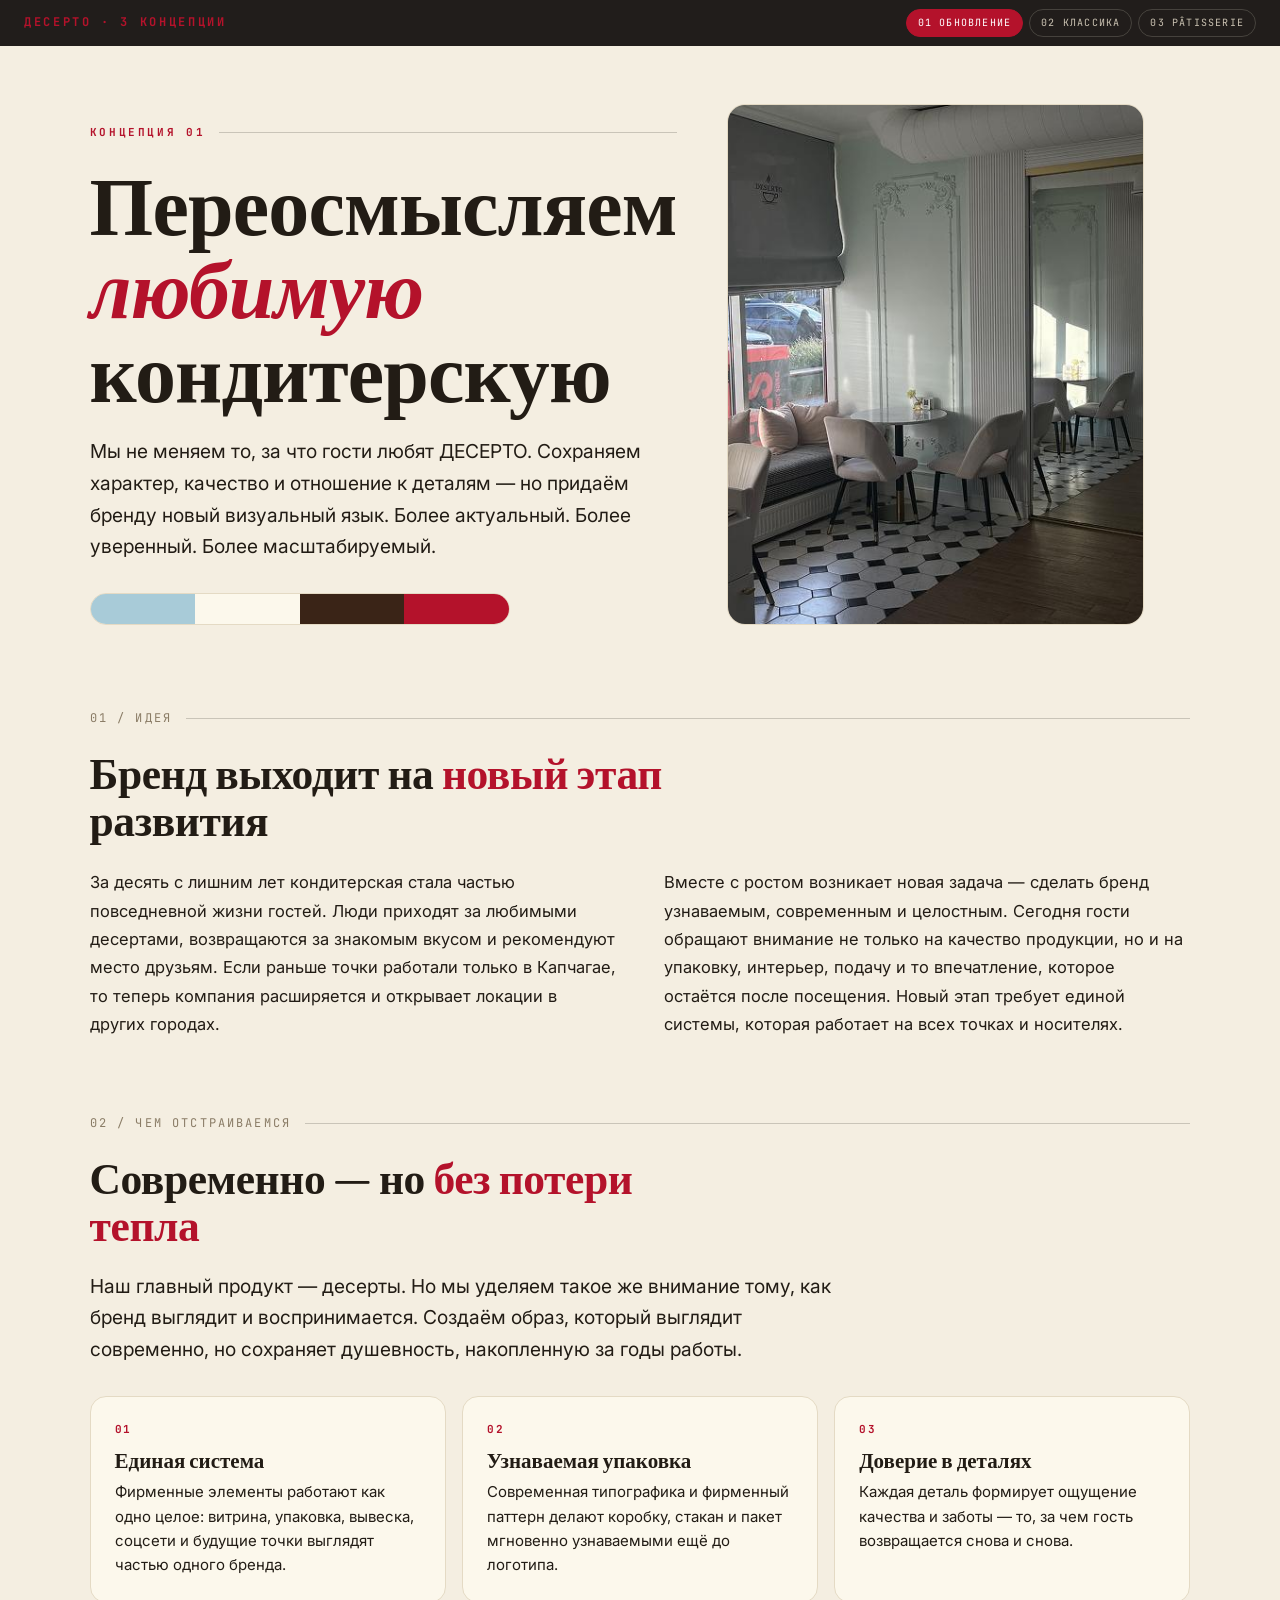
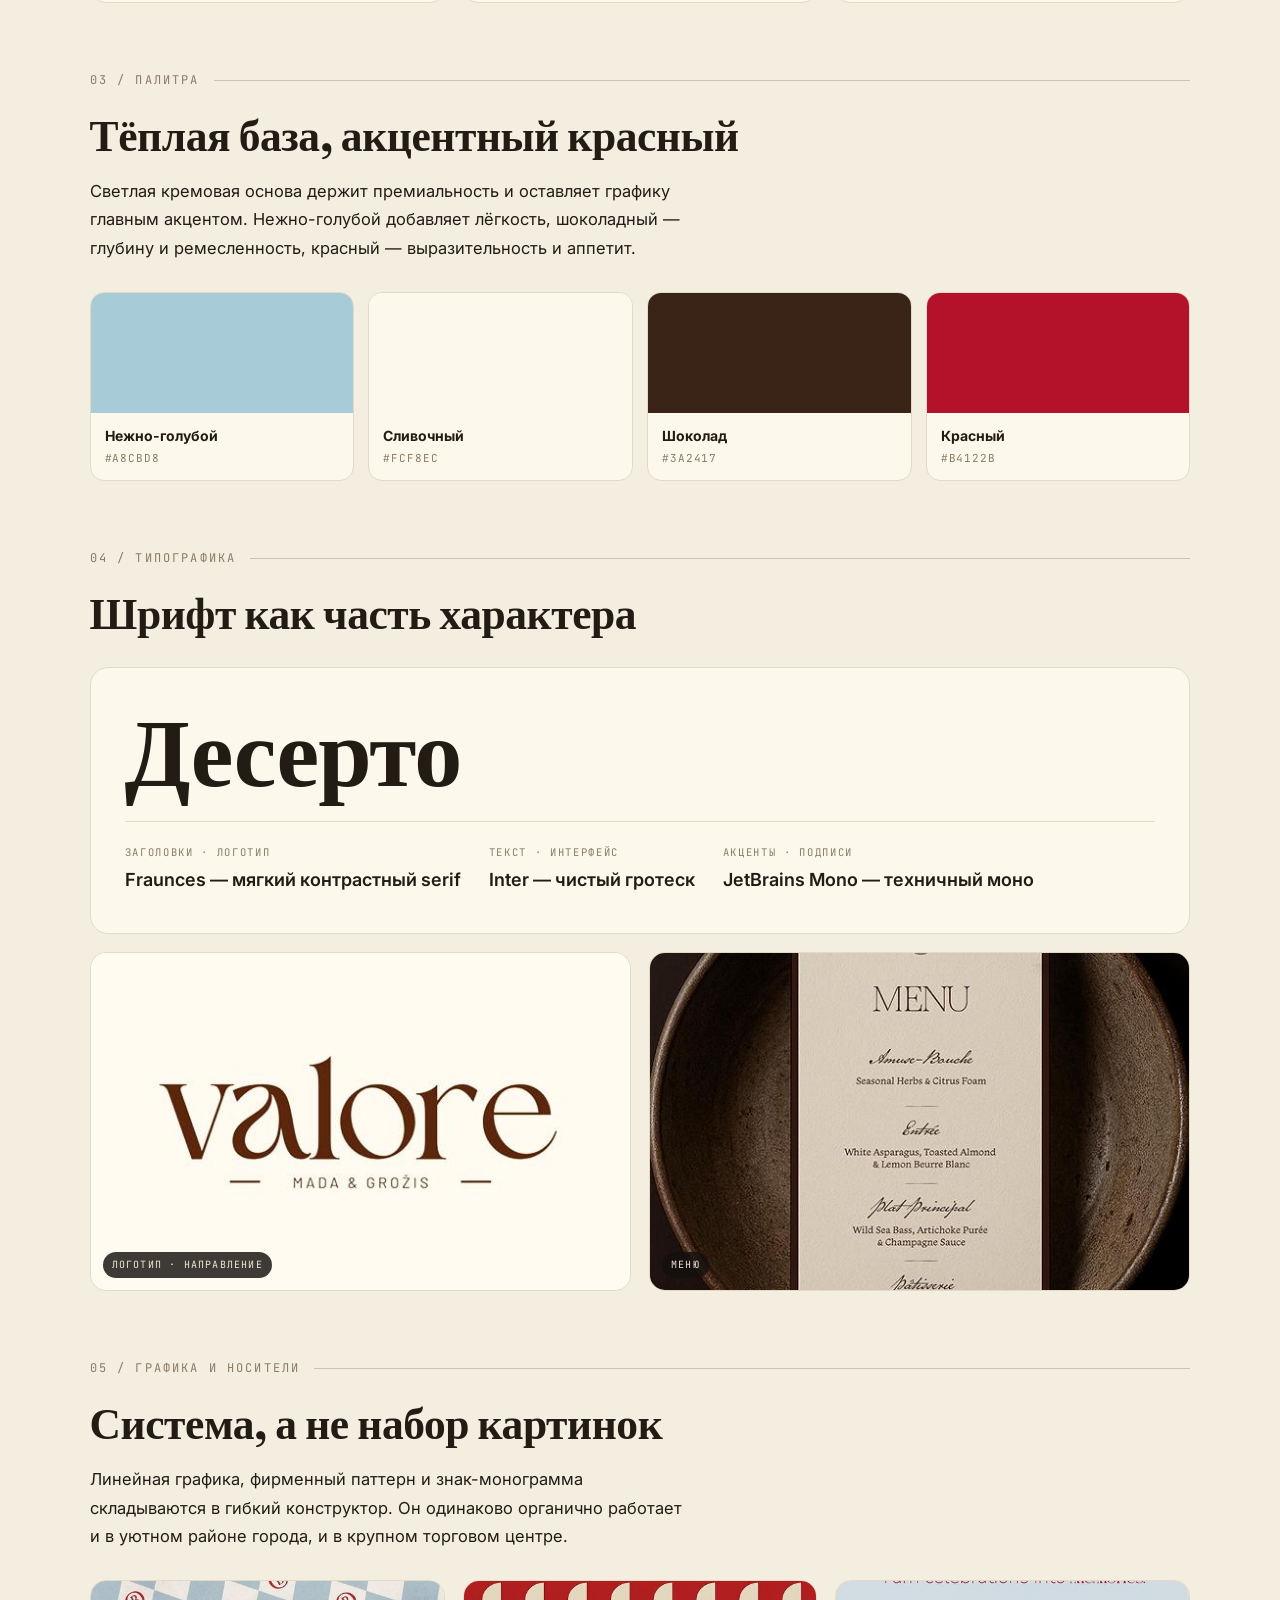
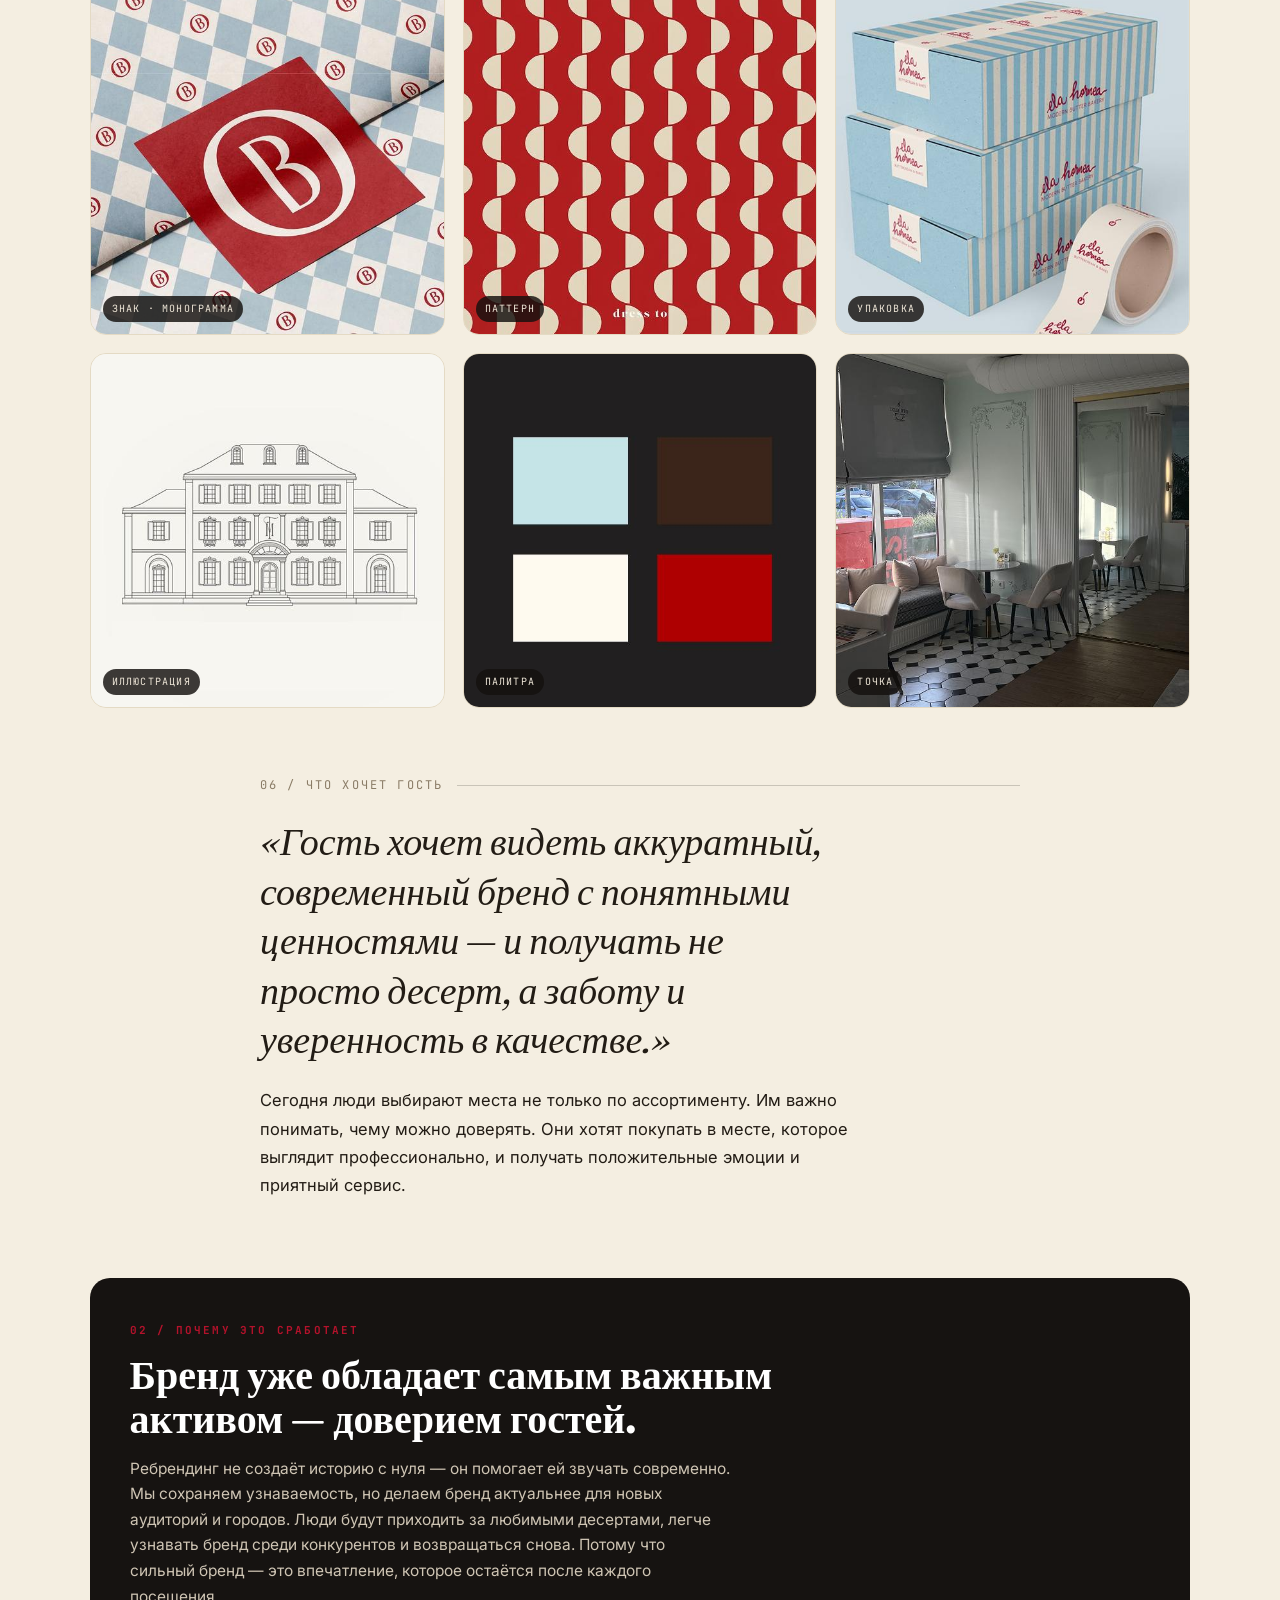
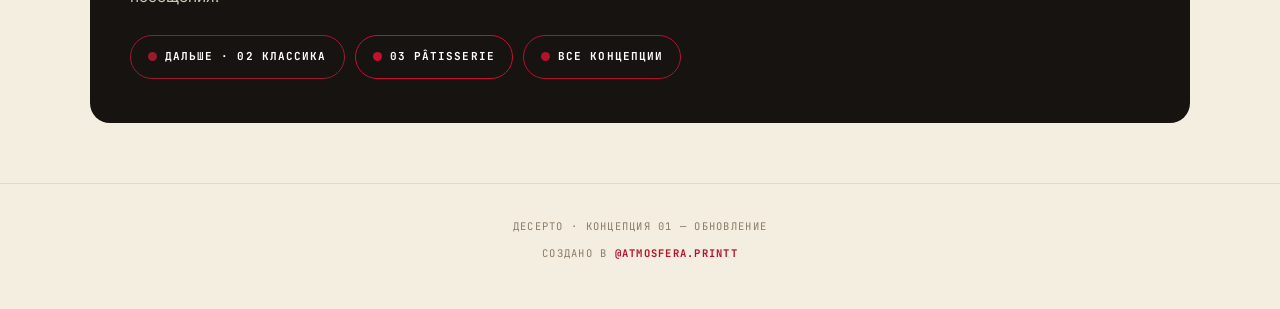
==== concept-1.html @ e7b03a47 "ДЕСЕРТО — 3 концепции фирменного стиля (сайт-презентация) Co-Authored-By: Claude Opus 4.8 (1M contex" ====
<!DOCTYPE html>
<html lang="ru">
<head>
<meta charset="utf-8">
<meta name="viewport" content="width=device-width,initial-scale=1">
<title>ДЕСЕРТО · 01 Обновление</title>
<meta name="description" content="Концепция 01 — бережное обновление фирменного стиля кондитерской ДЕСЕРТО.">
<link rel="preconnect" href="https://fonts.googleapis.com">
<link rel="preconnect" href="https://fonts.gstatic.com" crossorigin>
<link href="https://fonts.googleapis.com/css2?family=Fraunces:ital,opsz,wght@0,9..144,400;0,9..144,500;0,9..144,600;1,9..144,400&family=Inter:wght@400;500;600;700&family=JetBrains+Mono:wght@400;700&display=swap" rel="stylesheet">
<link rel="stylesheet" href="base.css">
<style>
:root{
  --bg:#F4EEE1; --ink:#221C15; --muted:#8A7C66; --paper:#FCF8EC; --line:#E4DAC4;
  --accent:#B4122B; --accent2:#A8CBD8; --chip:#3A2417;
  --font-display:'Fraunces',Georgia,serif;
  --font-body:'Inter',system-ui,sans-serif;
  --font-mono:'JetBrains Mono',monospace;
}
.hero{display:grid;grid-template-columns:1.1fr .9fr;gap:50px;align-items:end}
@media(max-width:900px){.hero{grid-template-columns:1fr;gap:30px}}
.hero .art{border-radius:18px;overflow:hidden;border:1px solid var(--line)}
.hero .art img{width:100%;aspect-ratio:4/5;object-fit:cover}
.stripe{display:flex;gap:0;border-radius:999px;overflow:hidden;border:1px solid var(--line);margin-top:30px;max-width:420px}
.stripe i{flex:1;height:30px}
</style>
</head>
<body>
<div id="bar"></div>
<nav id="nav">
  <a class="brand" href="index.html">ДЕСЕРТО · 3 КОНЦЕПЦИИ</a>
  <span class="switch">
    <a href="concept-1.html" class="on">01 ОБНОВЛЕНИЕ</a>
    <a href="concept-2.html">02 КЛАССИКА</a>
    <a href="concept-3.html">03 PÂTISSERIE</a>
  </span>
</nav>

<!-- HERO -->
<section>
  <div class="wrap hero">
    <div>
      <div class="kick rv"><span class="label">Концепция 01</span><span class="ln"></span></div>
      <h1 class="h rv">Переосмысляем <span class="ac">любимую</span> кондитерскую</h1>
      <p class="lead rv">Мы не меняем то, за что гости любят ДЕСЕРТО. Сохраняем характер, качество и отношение к деталям — но придаём бренду новый визуальный язык. Более актуальный. Более уверенный. Более масштабируемый.</p>
      <div class="stripe rv">
        <i style="background:#A8CBD8"></i><i style="background:#FCF8EC"></i><i style="background:#3A2417"></i><i style="background:#B4122B"></i>
      </div>
    </div>
    <div class="art rv"><img src="img/c1/interior.jpg" alt="Интерьер кондитерской ДЕСЕРТО"></div>
  </div>
</section>

<!-- ИДЕЯ -->
<section style="padding-top:24px">
  <div class="wrap">
    <div class="kick rv"><span class="sec-no">01 / идея</span><span class="ln"></span></div>
    <h2 class="s rv">Бренд выходит на <span class="ac">новый этап</span> развития</h2>
    <div class="body cols rv" style="margin-top:24px">
      <p>За десять с лишним лет кондитерская стала частью повседневной жизни гостей. Люди приходят за любимыми десертами, возвращаются за знакомым вкусом и рекомендуют место друзьям. Если раньше точки работали только в Капчагае, то теперь компания расширяется и открывает локации в других городах.</p>
      <p>Вместе с ростом возникает новая задача — сделать бренд узнаваемым, современным и целостным. Сегодня гости обращают внимание не только на качество продукции, но и на упаковку, интерьер, подачу и то впечатление, которое остаётся после посещения. Новый этап требует единой системы, которая работает на всех точках и носителях.</p>
    </div>
  </div>
</section>

<!-- ОТСТРОЙКА -->
<section style="padding-top:8px">
  <div class="wrap">
    <div class="kick rv"><span class="sec-no">02 / чем отстраиваемся</span><span class="ln"></span></div>
    <h2 class="s rv">Современно — но <span class="ac">без потери тепла</span></h2>
    <p class="lead rv">Наш главный продукт — десерты. Но мы уделяем такое же внимание тому, как бренд выглядит и воспринимается. Создаём образ, который выглядит современно, но сохраняет душевность, накопленную за годы работы.</p>
    <div class="cards">
      <div class="card rv"><div class="cn">01</div><h4>Единая система</h4><p>Фирменные элементы работают как одно целое: витрина, упаковка, вывеска, соцсети и будущие точки выглядят частью одного бренда.</p></div>
      <div class="card rv"><div class="cn">02</div><h4>Узнаваемая упаковка</h4><p>Современная типографика и фирменный паттерн делают коробку, стакан и пакет мгновенно узнаваемыми ещё до логотипа.</p></div>
      <div class="card rv"><div class="cn">03</div><h4>Доверие в деталях</h4><p>Каждая деталь формирует ощущение качества и заботы — то, за чем гость возвращается снова и снова.</p></div>
    </div>
  </div>
</section>

<!-- ПАЛИТРА -->
<section style="padding-top:8px">
  <div class="wrap">
    <div class="kick rv"><span class="sec-no">03 / палитра</span><span class="ln"></span></div>
    <h2 class="s rv">Тёплая база, акцентный красный</h2>
    <p class="body rv" style="margin-top:18px">Светлая кремовая основа держит премиальность и оставляет графику главным акцентом. Нежно-голубой добавляет лёгкость, шоколадный — глубину и ремесленность, красный — выразительность и аппетит.</p>
    <div class="palette rv">
      <div class="sw"><div class="chip" style="background:#A8CBD8"></div><div class="meta"><div class="nm">Нежно-голубой</div><div class="hex">#A8CBD8</div></div></div>
      <div class="sw"><div class="chip" style="background:#FCF8EC"></div><div class="meta"><div class="nm">Сливочный</div><div class="hex">#FCF8EC</div></div></div>
      <div class="sw"><div class="chip" style="background:#3A2417"></div><div class="meta"><div class="nm">Шоколад</div><div class="hex">#3A2417</div></div></div>
      <div class="sw"><div class="chip" style="background:#B4122B"></div><div class="meta"><div class="nm">Красный</div><div class="hex">#B4122B</div></div></div>
    </div>
  </div>
</section>

<!-- ТИПОГРАФИКА -->
<section style="padding-top:8px">
  <div class="wrap">
    <div class="kick rv"><span class="sec-no">04 / типографика</span><span class="ln"></span></div>
    <h2 class="s rv">Шрифт как часть характера</h2>
    <div class="spec rv">
      <div class="big">Десерто</div>
      <div class="row">
        <div class="item"><div class="role">Заголовки · логотип</div><div class="name">Fraunces — мягкий контрастный serif</div></div>
        <div class="item"><div class="role">Текст · интерфейс</div><div class="name">Inter — чистый гротеск</div></div>
        <div class="item"><div class="role">Акценты · подписи</div><div class="name">JetBrains Mono — техничный моно</div></div>
      </div>
    </div>
    <div class="grid g2" style="margin-top:18px">
      <div class="fig wide rv"><img src="img/c1/wordmark.jpg" alt="Логотип-направление"><span class="cap">логотип · направление</span></div>
      <div class="fig wide rv"><img src="img/c1/menu.jpg" alt="Меню"><span class="cap">меню</span></div>
    </div>
  </div>
</section>

<!-- ГРАФИКА И НОСИТЕЛИ -->
<section style="padding-top:8px">
  <div class="wrap">
    <div class="kick rv"><span class="sec-no">05 / графика и носители</span><span class="ln"></span></div>
    <h2 class="s rv">Система, а не набор картинок</h2>
    <p class="body rv" style="margin-top:18px">Линейная графика, фирменный паттерн и знак-монограмма складываются в гибкий конструктор. Он одинаково органично работает и в уютном районе города, и в крупном торговом центре.</p>
    <div class="grid g3">
      <div class="fig sq rv"><img src="img/c1/monogram.jpg" alt="Монограмма-знак"><span class="cap">знак · монограмма</span></div>
      <div class="fig sq rv"><img src="img/c1/pattern.jpg" alt="Фирменный паттерн"><span class="cap">паттерн</span></div>
      <div class="fig sq rv"><img src="img/c1/boxes.jpg" alt="Упаковка"><span class="cap">упаковка</span></div>
      <div class="fig sq rv"><img src="img/c1/mansion.jpg" alt="Линейная иллюстрация"><span class="cap">иллюстрация</span></div>
      <div class="fig sq rv"><img src="img/c1/palette.jpg" alt="Палитра"><span class="cap">палитра</span></div>
      <div class="fig sq rv"><img src="img/c1/interior.jpg" alt="Точка продаж"><span class="cap">точка</span></div>
    </div>
  </div>
</section>

<!-- ЧТО ХОЧЕТ ГОСТЬ -->
<section style="padding-top:8px">
  <div class="wrap narrow">
    <div class="kick rv"><span class="sec-no">06 / что хочет гость</span><span class="ln"></span></div>
    <div class="quote rv">«Гость хочет видеть аккуратный, современный бренд с понятными ценностями — и получать не просто десерт, а заботу и уверенность в качестве.»</div>
    <p class="body rv" style="margin-top:22px">Сегодня люди выбирают места не только по ассортименту. Им важно понимать, чему можно доверять. Они хотят покупать в месте, которое выглядит профессионально, и получать положительные эмоции и приятный сервис.</p>
  </div>
</section>

<!-- ПОЧЕМУ СРАБОТАЕТ -->
<section style="padding-top:8px">
  <div class="wrap">
    <div class="close rv">
      <h3>02 / почему это сработает</h3>
      <div class="big">Бренд уже обладает самым важным активом — доверием гостей.</div>
      <p>Ребрендинг не создаёт историю с нуля — он помогает ей звучать современно. Мы сохраняем узнаваемость, но делаем бренд актуальнее для новых аудиторий и городов. Люди будут приходить за любимыми десертами, легче узнавать бренд среди конкурентов и возвращаться снова. Потому что сильный бренд — это впечатление, которое остаётся после каждого посещения.</p>
      <div class="links">
        <a href="concept-2.html" style="--accent:#9A1B2F"><span class="d"></span>Дальше · 02 Классика</a>
        <a href="concept-3.html" style="--accent:#C8102E"><span class="d"></span>03 Pâtisserie</a>
        <a href="index.html" style="--accent:#B4122B"><span class="d"></span>Все концепции</a>
      </div>
    </div>
  </div>
</section>

<footer>ДЕСЕРТО · концепция 01 — обновление<br>
<span style="display:inline-block;margin-top:10px">Создано в <a href="https://www.instagram.com/atmosfera.printt/" target="_blank" rel="noopener">@atmosfera.printt</a></span></footer>

<script src="app.js"></script>
</body>
</html>
---- base.css ----
/* ===========================================================
   DESERTO · базовый каркас презентаций концепций
   Тема задаётся переменными на :root каждой страницы:
   --bg --ink --muted --paper --line --accent --accent2 --chip
   Шрифты: --font-display --font-body --font-mono --font-accent
   =========================================================== */

*{box-sizing:border-box;margin:0;padding:0}
html{scroll-behavior:smooth}
body{
  background:var(--bg);color:var(--ink);
  font-family:var(--font-body,'Inter',system-ui,sans-serif);
  font-size:16px;line-height:1.6;-webkit-font-smoothing:antialiased;
  overflow-x:clip;
}
a{color:inherit;text-decoration:none}
img{display:block;max-width:100%}
.mono{font-family:var(--font-mono,'JetBrains Mono',monospace)}
.serif{font-family:var(--font-display,Georgia,serif)}

/* ---------- progress bar + nav ---------- */
#bar{position:fixed;top:0;left:0;height:3px;background:var(--accent);width:0;z-index:60;transition:width .12s}
#nav{
  position:fixed;top:0;left:0;right:0;z-index:50;display:flex;align-items:center;gap:16px;flex-wrap:wrap;
  padding:9px 24px;background:rgba(20,16,14,.94);backdrop-filter:blur(10px);
  font-family:var(--font-mono,'JetBrains Mono',monospace);color:#EFE7D8;
}
#nav .brand{font-weight:700;font-size:12px;letter-spacing:.22em;text-transform:uppercase;color:var(--accent);}
#nav .switch{display:flex;gap:6px;flex-wrap:wrap;margin-left:auto}
#nav .switch a{
  font-size:10px;letter-spacing:.12em;text-transform:uppercase;color:#CBC2B2;
  padding:5px 11px;border-radius:999px;border:1px solid rgba(239,231,216,.18);white-space:nowrap;transition:.2s;
}
#nav .switch a:hover{color:#fff;border-color:rgba(239,231,216,.55)}
#nav .switch a.on{background:var(--accent);color:#fff;border-color:var(--accent)}

/* ---------- layout ---------- */
section{padding:104px 7vw 60px;position:relative}
.wrap{max-width:1180px;margin:0 auto}
.narrow{max-width:760px}
@media(max-width:760px){section{padding:92px 22px 46px}}

/* ---------- type blocks ---------- */
.kick{display:flex;align-items:center;gap:14px;margin-bottom:22px;flex-wrap:wrap}
.kick .ln{height:1px;background:var(--ink);opacity:.2;flex:1;min-width:30px}
.label{
  font-family:var(--font-mono,'JetBrains Mono',monospace);font-size:11px;letter-spacing:.24em;
  text-transform:uppercase;color:var(--accent);font-weight:700;
}
h1.h{
  font-family:var(--font-display);font-weight:700;
  font-size:clamp(38px,6.4vw,86px);line-height:1.02;letter-spacing:-.01em;max-width:18ch;
}
h1.h .ac{color:var(--accent);font-style:italic}
h2.s{
  font-family:var(--font-display);font-weight:700;
  font-size:clamp(26px,3.4vw,44px);line-height:1.08;letter-spacing:-.01em;max-width:22ch;
}
h2.s .ac{color:var(--accent)}
.lead{font-size:clamp(17px,1.5vw,21px);line-height:1.65;max-width:62ch;margin-top:22px;color:var(--ink)}
.body{font-size:16.5px;line-height:1.72;max-width:60ch;color:var(--ink)}
.body.cols{max-width:none;columns:2;column-gap:48px}
@media(max-width:760px){.body.cols{columns:1}}
.muted{color:var(--muted)}
.sec-no{font-family:var(--font-mono,'JetBrains Mono',monospace);font-size:12px;letter-spacing:.18em;color:var(--muted);text-transform:uppercase}

p + p{margin-top:14px}
.lede-list p{margin:0 0 4px}

/* ---------- palette swatches ---------- */
.palette{display:grid;grid-template-columns:repeat(4,1fr);gap:14px;margin-top:30px}
@media(max-width:680px){.palette{grid-template-columns:repeat(2,1fr)}}
.sw{border-radius:14px;overflow:hidden;border:1px solid var(--line);background:var(--paper)}
.sw .chip{height:120px}
.sw .meta{padding:12px 14px}
.sw .nm{font-weight:700;font-size:14px}
.sw .hex{font-family:var(--font-mono,'JetBrains Mono',monospace);font-size:11px;letter-spacing:.08em;color:var(--muted);margin-top:3px}

/* ---------- image grid / mockups ---------- */
.grid{display:grid;gap:18px;margin-top:30px}
.grid.g2{grid-template-columns:repeat(2,1fr)}
.grid.g3{grid-template-columns:repeat(3,1fr)}
@media(max-width:820px){.grid.g3{grid-template-columns:repeat(2,1fr)}}
@media(max-width:560px){.grid.g2,.grid.g3{grid-template-columns:1fr}}
.fig{border-radius:16px;overflow:hidden;background:var(--paper);border:1px solid var(--line);position:relative}
.fig img{width:100%;height:100%;object-fit:cover;aspect-ratio:4/3}
.fig.tall img{aspect-ratio:3/4}
.fig.wide img{aspect-ratio:16/10}
.fig.sq img{aspect-ratio:1/1}
.fig .cap{
  position:absolute;left:12px;bottom:12px;
  font-family:var(--font-mono,'JetBrains Mono',monospace);font-size:10px;letter-spacing:.12em;text-transform:uppercase;
  background:rgba(20,16,14,.82);color:#EFE7D8;padding:5px 9px;border-radius:999px;
}
.feature{border-radius:18px;overflow:hidden;border:1px solid var(--line);margin-top:30px}
.feature img{width:100%;aspect-ratio:16/9;object-fit:cover}

/* ---------- value cards ---------- */
.cards{display:grid;grid-template-columns:repeat(3,1fr);gap:16px;margin-top:30px}
@media(max-width:820px){.cards{grid-template-columns:1fr}}
.card{background:var(--paper);border:1px solid var(--line);border-radius:16px;padding:24px}
.card .cn{font-family:var(--font-mono,'JetBrains Mono',monospace);font-size:11px;letter-spacing:.16em;text-transform:uppercase;color:var(--accent);font-weight:700}
.card h4{font-family:var(--font-display);font-weight:700;font-size:21px;margin:10px 0 8px;line-height:1.15}
.card p{font-size:15px;line-height:1.62;color:var(--ink)}

/* ---------- type specimen ---------- */
.spec{background:var(--paper);border:1px solid var(--line);border-radius:18px;padding:38px 34px;margin-top:30px}
.spec .big{font-family:var(--font-display);font-weight:700;font-size:clamp(40px,8vw,96px);line-height:.95;letter-spacing:-.01em}
.spec .row{display:flex;flex-wrap:wrap;gap:28px;margin-top:24px;padding-top:22px;border-top:1px solid var(--line)}
.spec .item .role{font-family:var(--font-mono,'JetBrains Mono',monospace);font-size:10.5px;letter-spacing:.16em;text-transform:uppercase;color:var(--muted)}
.spec .item .name{font-size:18px;font-weight:600;margin-top:5px}

/* ---------- quote ---------- */
.quote{font-family:var(--font-display);font-style:italic;font-size:clamp(22px,3.4vw,38px);line-height:1.3;max-width:24ch;margin-top:10px}

/* ---------- closing ---------- */
.close{background:#161311;color:#EFE7D8;border-radius:20px;padding:44px 40px;margin-top:10px}
.close h3{font-family:var(--font-mono,'JetBrains Mono',monospace);font-size:11px;letter-spacing:.2em;text-transform:uppercase;color:var(--accent);margin-bottom:14px}
.close .big{font-family:var(--font-display);font-weight:700;font-size:clamp(24px,3.2vw,40px);line-height:1.08;color:#fff;max-width:24ch}
.close p{font-size:15.5px;line-height:1.65;color:#CFC5B4;max-width:60ch;margin-top:16px}
.close .links{display:flex;flex-wrap:wrap;gap:10px;margin-top:26px}
.close .links a{
  font-family:var(--font-mono,'JetBrains Mono',monospace);font-size:11px;letter-spacing:.1em;text-transform:uppercase;
  font-weight:700;padding:12px 17px;border-radius:999px;border:1.5px solid var(--accent);color:#fff;
  display:flex;align-items:center;gap:8px;transition:.2s;
}
.close .links a:hover{background:var(--accent)}
.close .links a .d{width:9px;height:9px;border-radius:50%;background:var(--accent)}
.close .links a:hover .d{background:#161311}

footer{
  padding:34px 7vw 48px;font-family:var(--font-mono,'JetBrains Mono',monospace);
  font-size:10.5px;letter-spacing:.12em;text-transform:uppercase;color:var(--muted);
  border-top:1px solid var(--line);text-align:center;
}
footer a{color:var(--accent);font-weight:700}

/* ---------- reveal ---------- */
.rv{opacity:0;transform:translateY(18px);transition:opacity .7s cubic-bezier(.2,.7,.2,1),transform .7s cubic-bezier(.2,.7,.2,1)}
.rv.in{opacity:1;transform:none}
@media(prefers-reduced-motion:reduce){.rv{opacity:1;transform:none;transition:none}}

/* ---------- divider ---------- */
.div{height:1px;background:var(--line);margin:0 7vw}
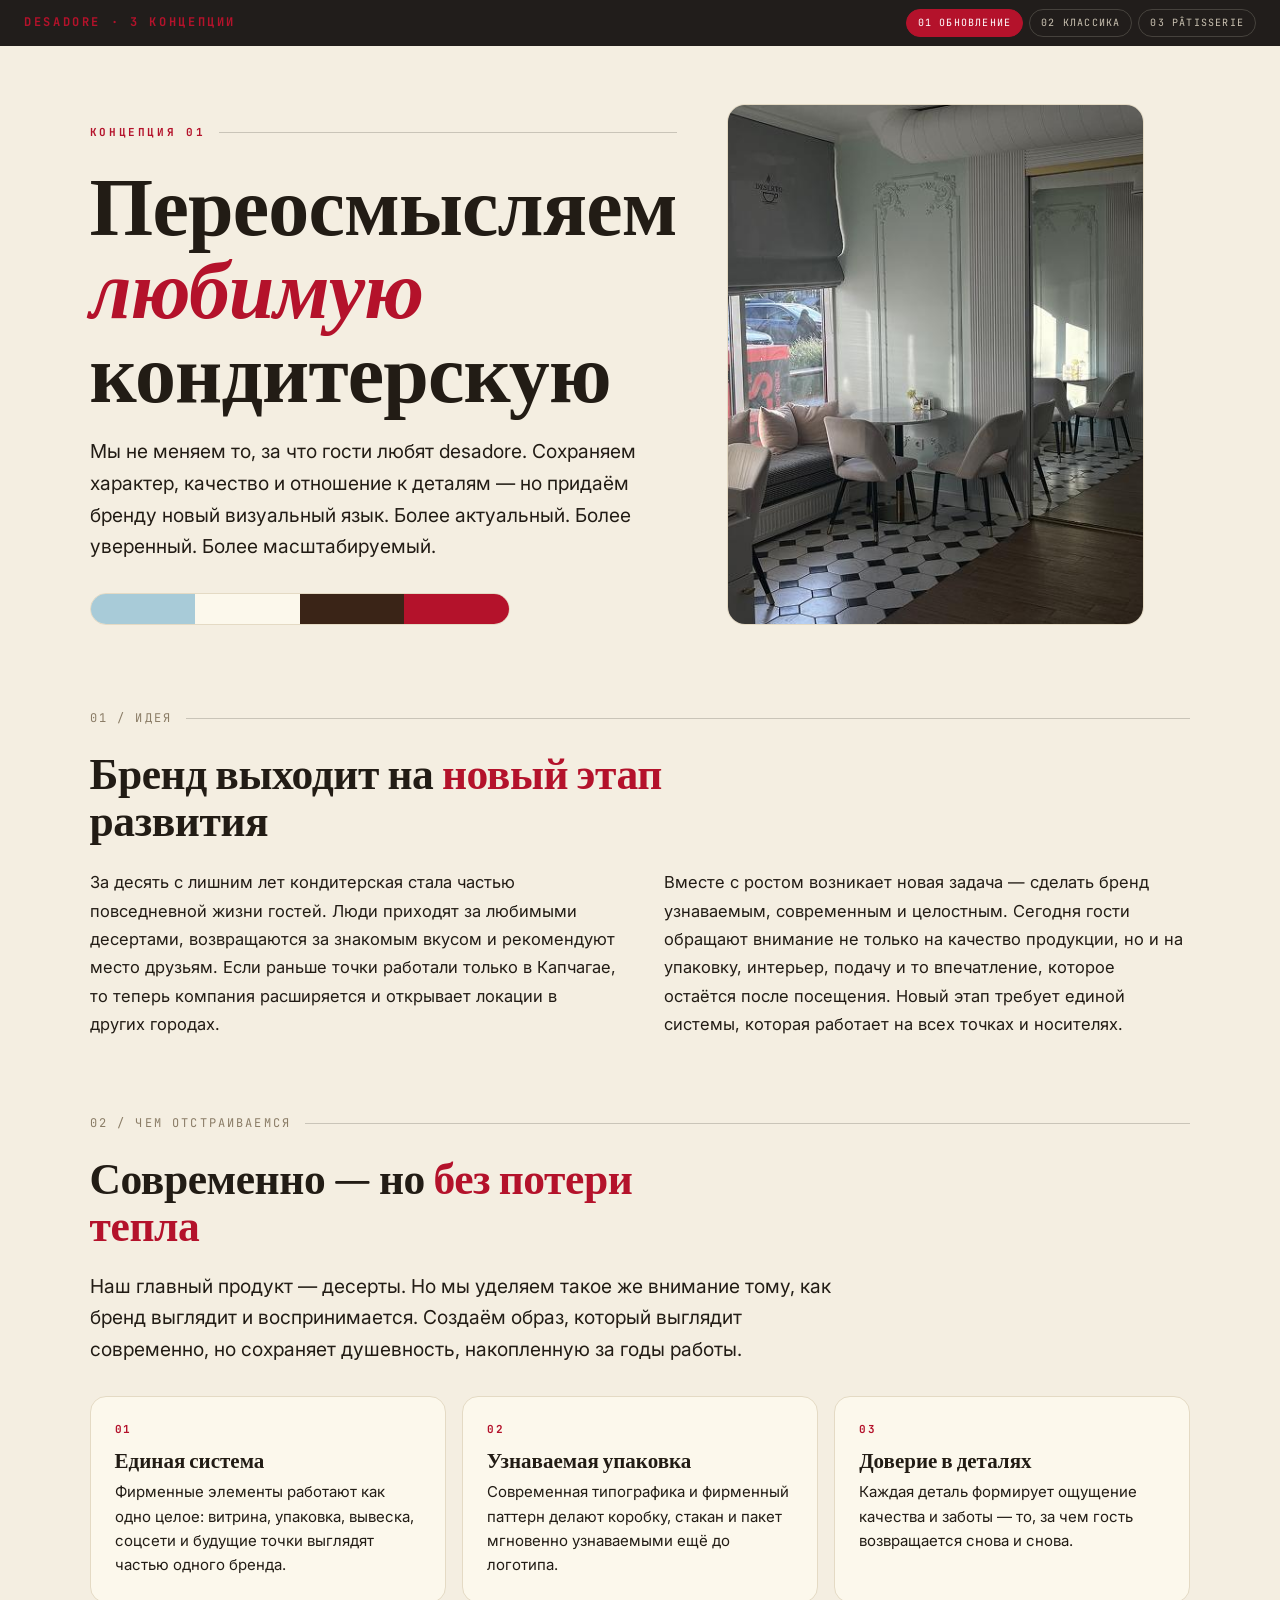
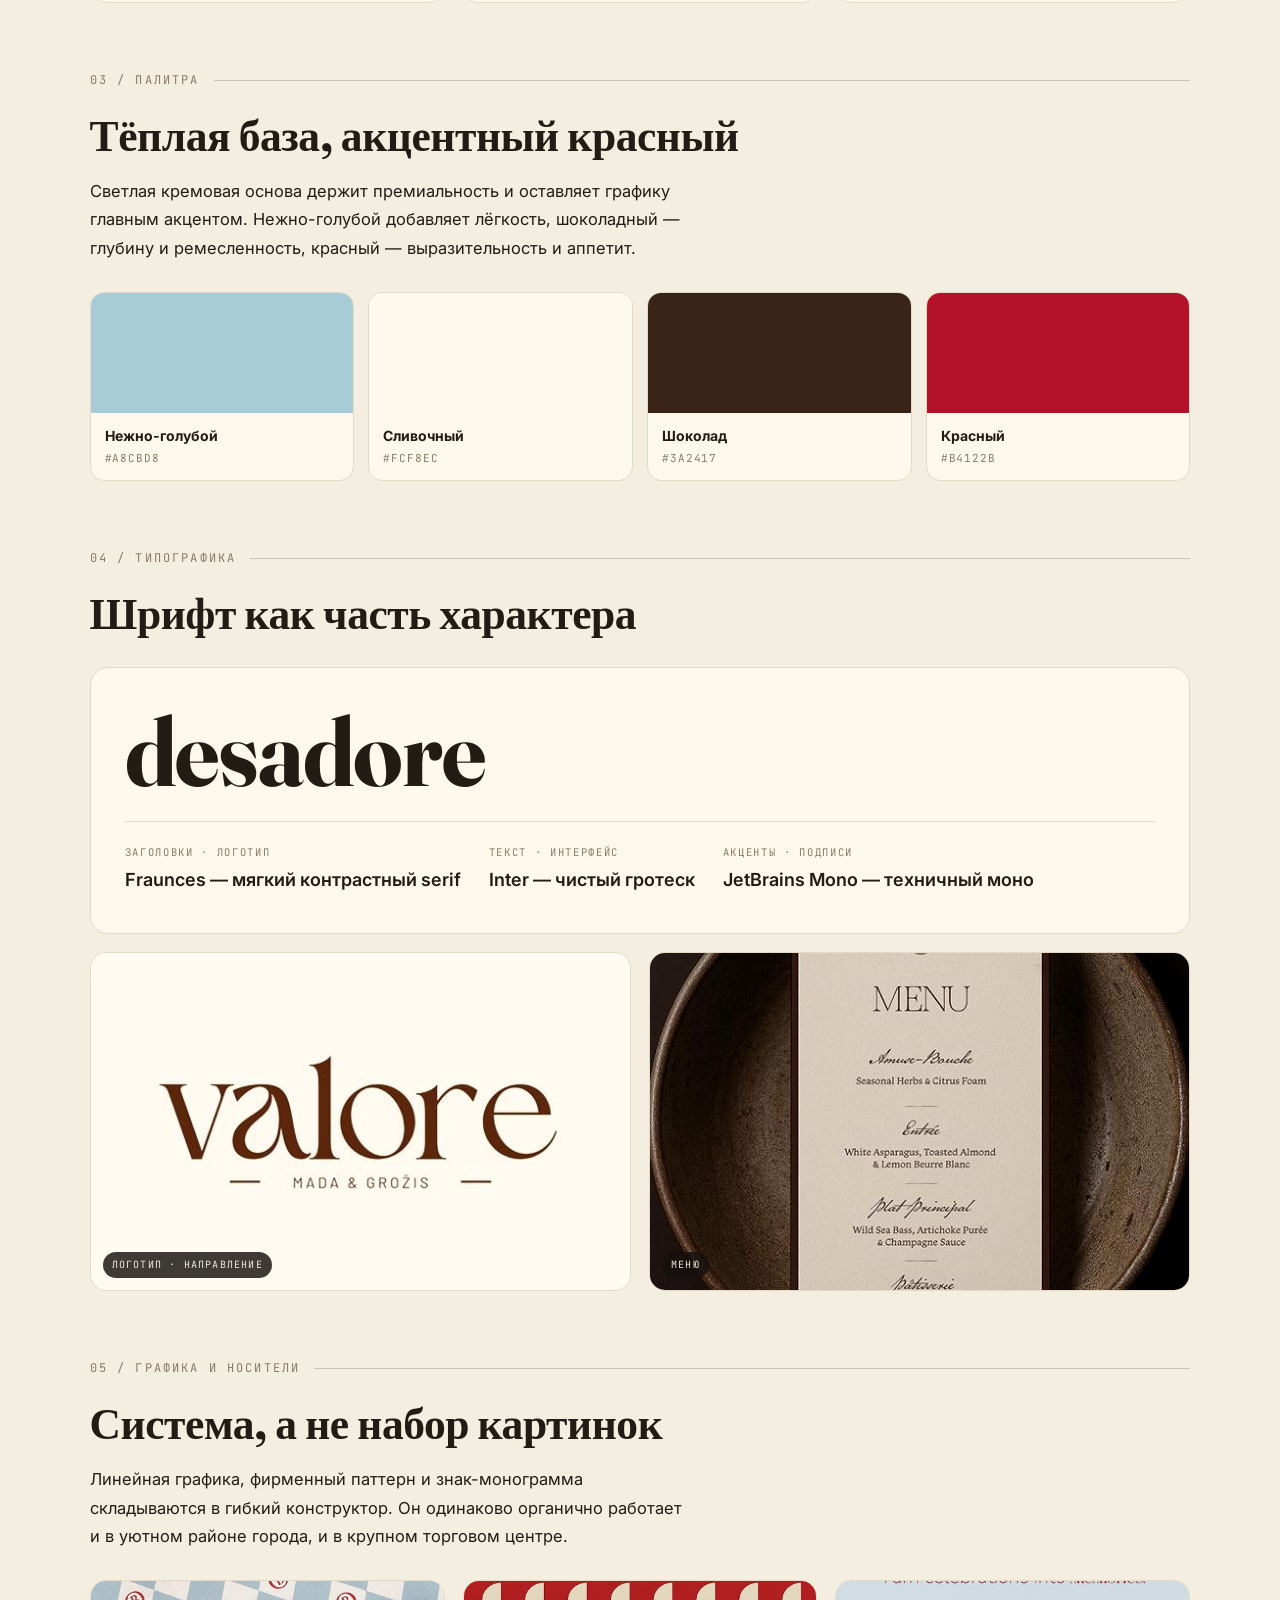
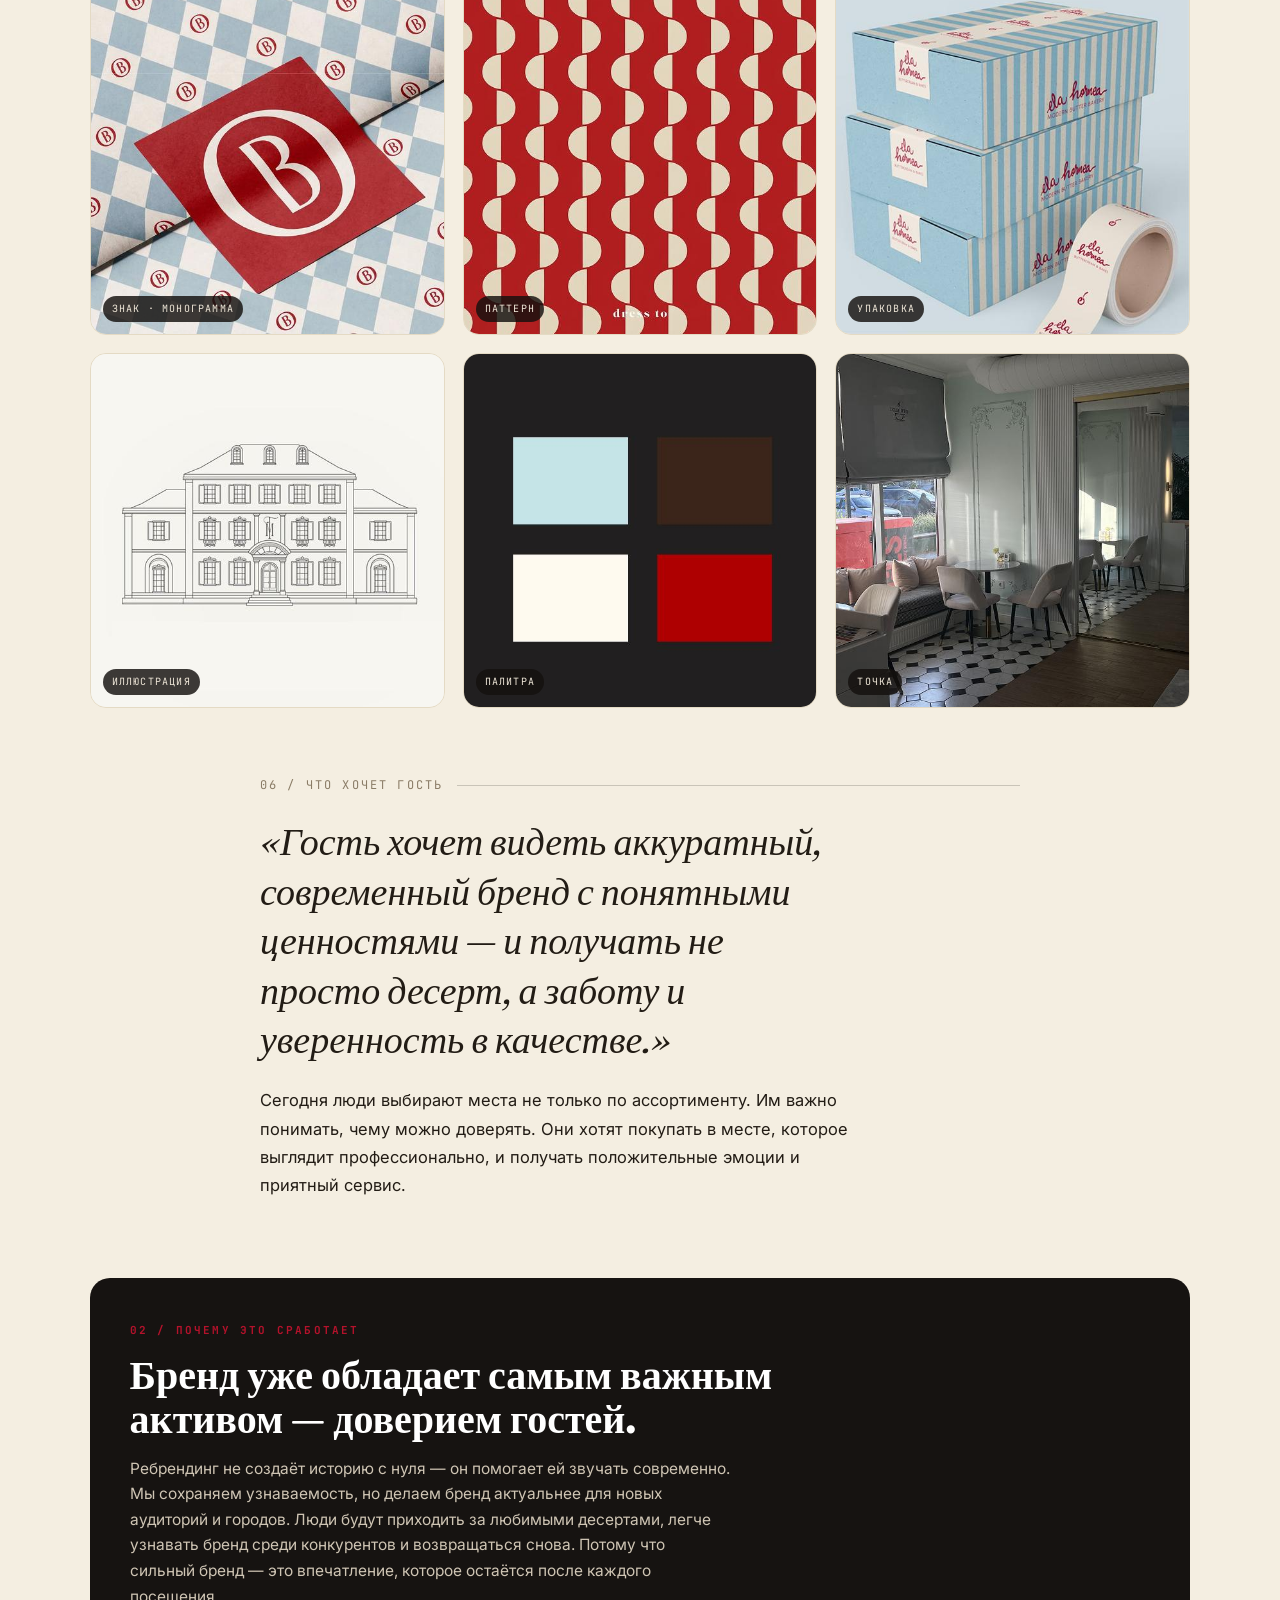
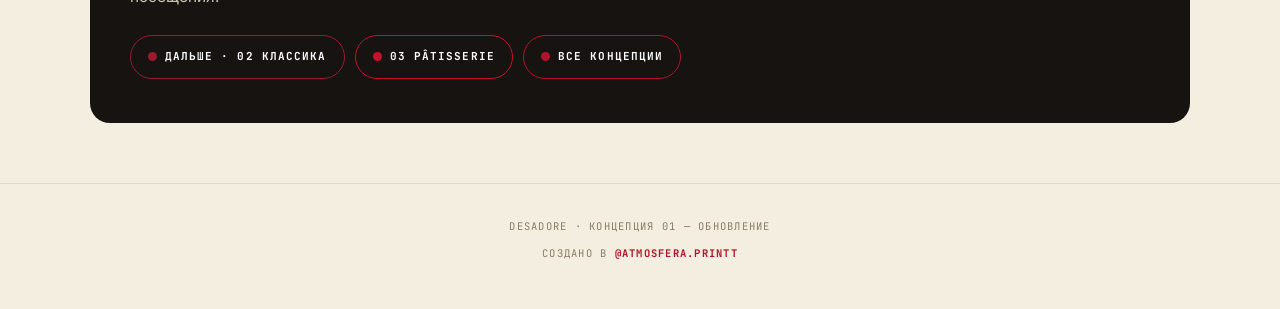
==== commit c82ddbc9: "Нейминг: desadore вместо рабочего ДЕСЕРТО Co-Authored-By: Claude Opus 4.8 (1M context) <noreply@anth" ====
--- a/concept-1.html
+++ b/concept-1.html
@@ -3,8 +3,8 @@
 <head>
 <meta charset="utf-8">
 <meta name="viewport" content="width=device-width,initial-scale=1">
-<title>ДЕСЕРТО · 01 Обновление</title>
-<meta name="description" content="Концепция 01 — бережное обновление фирменного стиля кондитерской ДЕСЕРТО.">
+<title>desadore · 01 Обновление</title>
+<meta name="description" content="Концепция 01 — бережное обновление фирменного стиля кондитерской desadore.">
 <link rel="preconnect" href="https://fonts.googleapis.com">
 <link rel="preconnect" href="https://fonts.gstatic.com" crossorigin>
 <link href="https://fonts.googleapis.com/css2?family=Fraunces:ital,opsz,wght@0,9..144,400;0,9..144,500;0,9..144,600;1,9..144,400&family=Inter:wght@400;500;600;700&family=JetBrains+Mono:wght@400;700&display=swap" rel="stylesheet">
@@ -28,7 +28,7 @@
 <body>
 <div id="bar"></div>
 <nav id="nav">
-  <a class="brand" href="index.html">ДЕСЕРТО · 3 КОНЦЕПЦИИ</a>
+  <a class="brand" href="index.html">desadore · 3 КОНЦЕПЦИИ</a>
   <span class="switch">
     <a href="concept-1.html" class="on">01 ОБНОВЛЕНИЕ</a>
     <a href="concept-2.html">02 КЛАССИКА</a>
@@ -42,12 +42,12 @@
     <div>
       <div class="kick rv"><span class="label">Концепция 01</span><span class="ln"></span></div>
       <h1 class="h rv">Переосмысляем <span class="ac">любимую</span> кондитерскую</h1>
-      <p class="lead rv">Мы не меняем то, за что гости любят ДЕСЕРТО. Сохраняем характер, качество и отношение к деталям — но придаём бренду новый визуальный язык. Более актуальный. Более уверенный. Более масштабируемый.</p>
+      <p class="lead rv">Мы не меняем то, за что гости любят desadore. Сохраняем характер, качество и отношение к деталям — но придаём бренду новый визуальный язык. Более актуальный. Более уверенный. Более масштабируемый.</p>
       <div class="stripe rv">
         <i style="background:#A8CBD8"></i><i style="background:#FCF8EC"></i><i style="background:#3A2417"></i><i style="background:#B4122B"></i>
       </div>
     </div>
-    <div class="art rv"><img src="img/c1/interior.jpg" alt="Интерьер кондитерской ДЕСЕРТО"></div>
+    <div class="art rv"><img src="img/c1/interior.jpg" alt="Интерьер кондитерской desadore"></div>
   </div>
 </section>
 
@@ -98,7 +98,7 @@
     <div class="kick rv"><span class="sec-no">04 / типографика</span><span class="ln"></span></div>
     <h2 class="s rv">Шрифт как часть характера</h2>
     <div class="spec rv">
-      <div class="big">Десерто</div>
+      <div class="big">desadore</div>
       <div class="row">
         <div class="item"><div class="role">Заголовки · логотип</div><div class="name">Fraunces — мягкий контрастный serif</div></div>
         <div class="item"><div class="role">Текст · интерфейс</div><div class="name">Inter — чистый гротеск</div></div>
@@ -154,7 +154,7 @@
   </div>
 </section>
 
-<footer>ДЕСЕРТО · концепция 01 — обновление<br>
+<footer>desadore · концепция 01 — обновление<br>
 <span style="display:inline-block;margin-top:10px">Создано в <a href="https://www.instagram.com/atmosfera.printt/" target="_blank" rel="noopener">@atmosfera.printt</a></span></footer>
 
 <script src="app.js"></script>
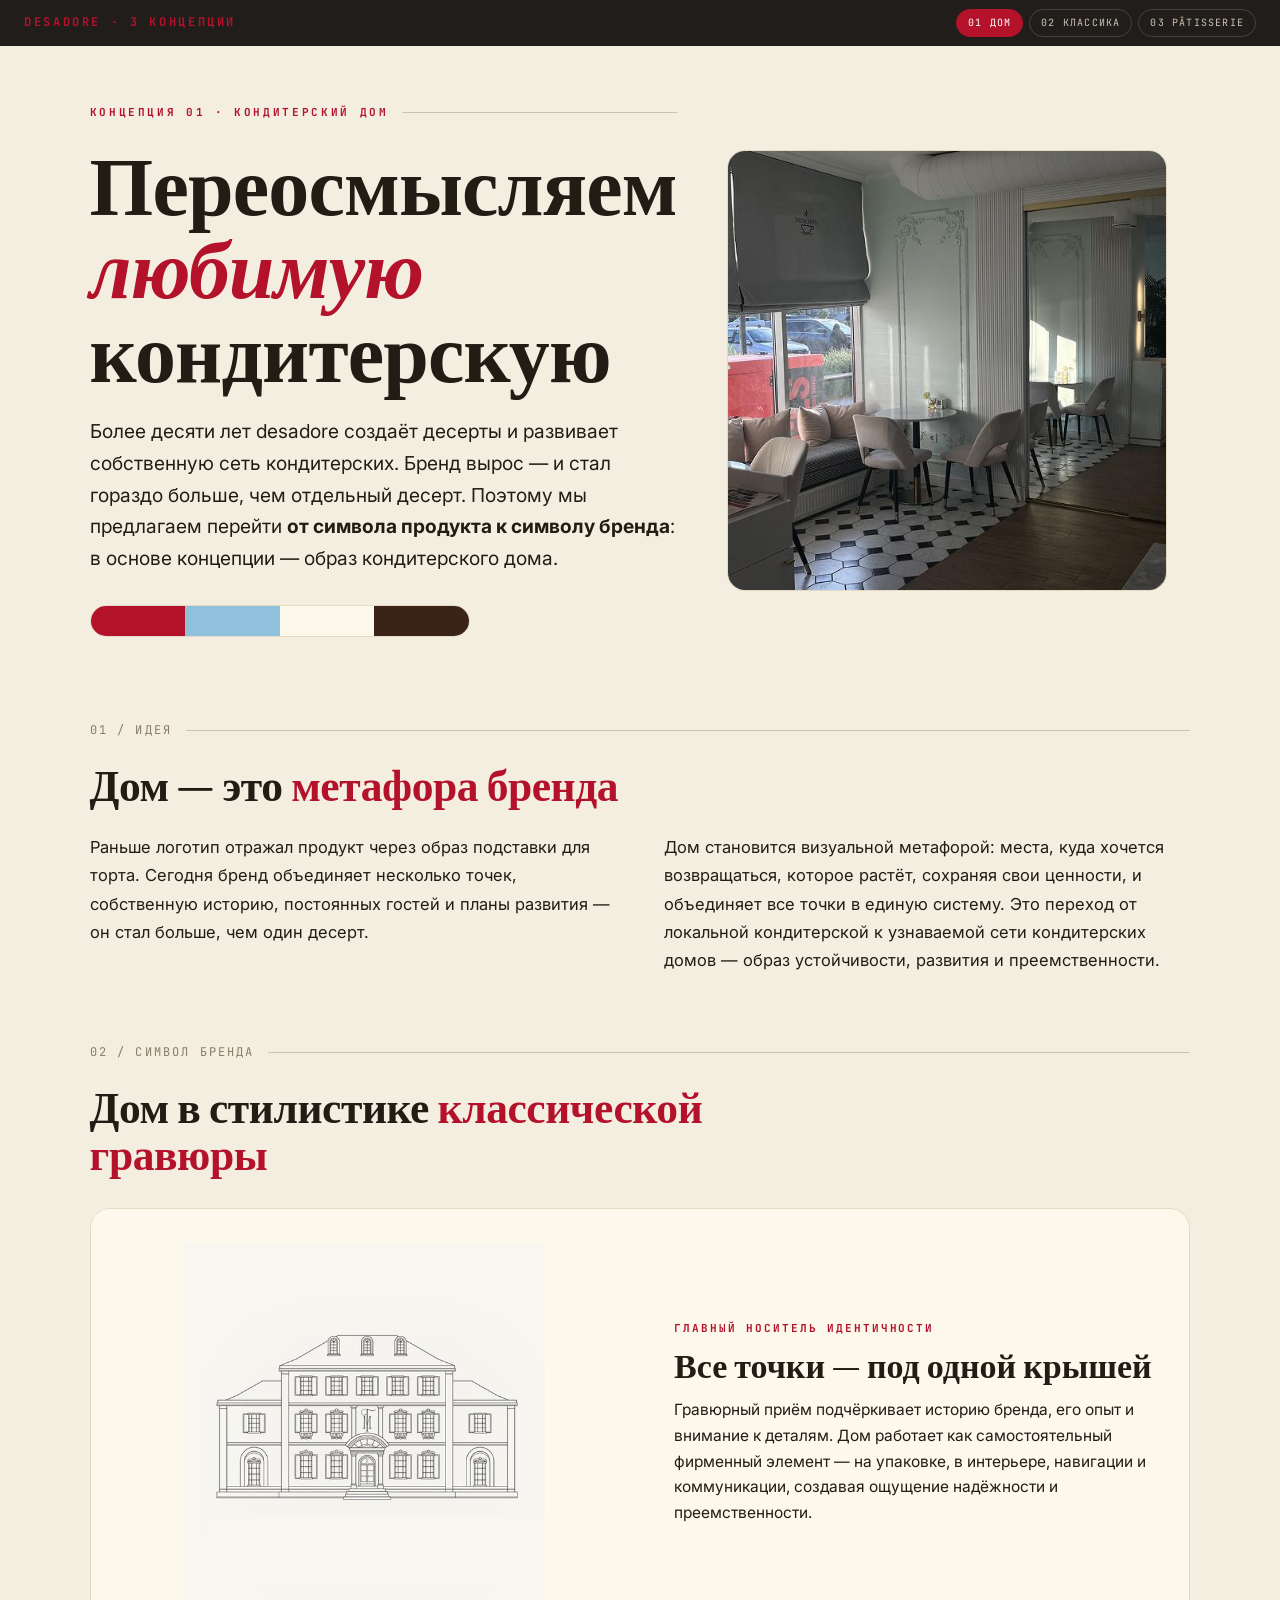
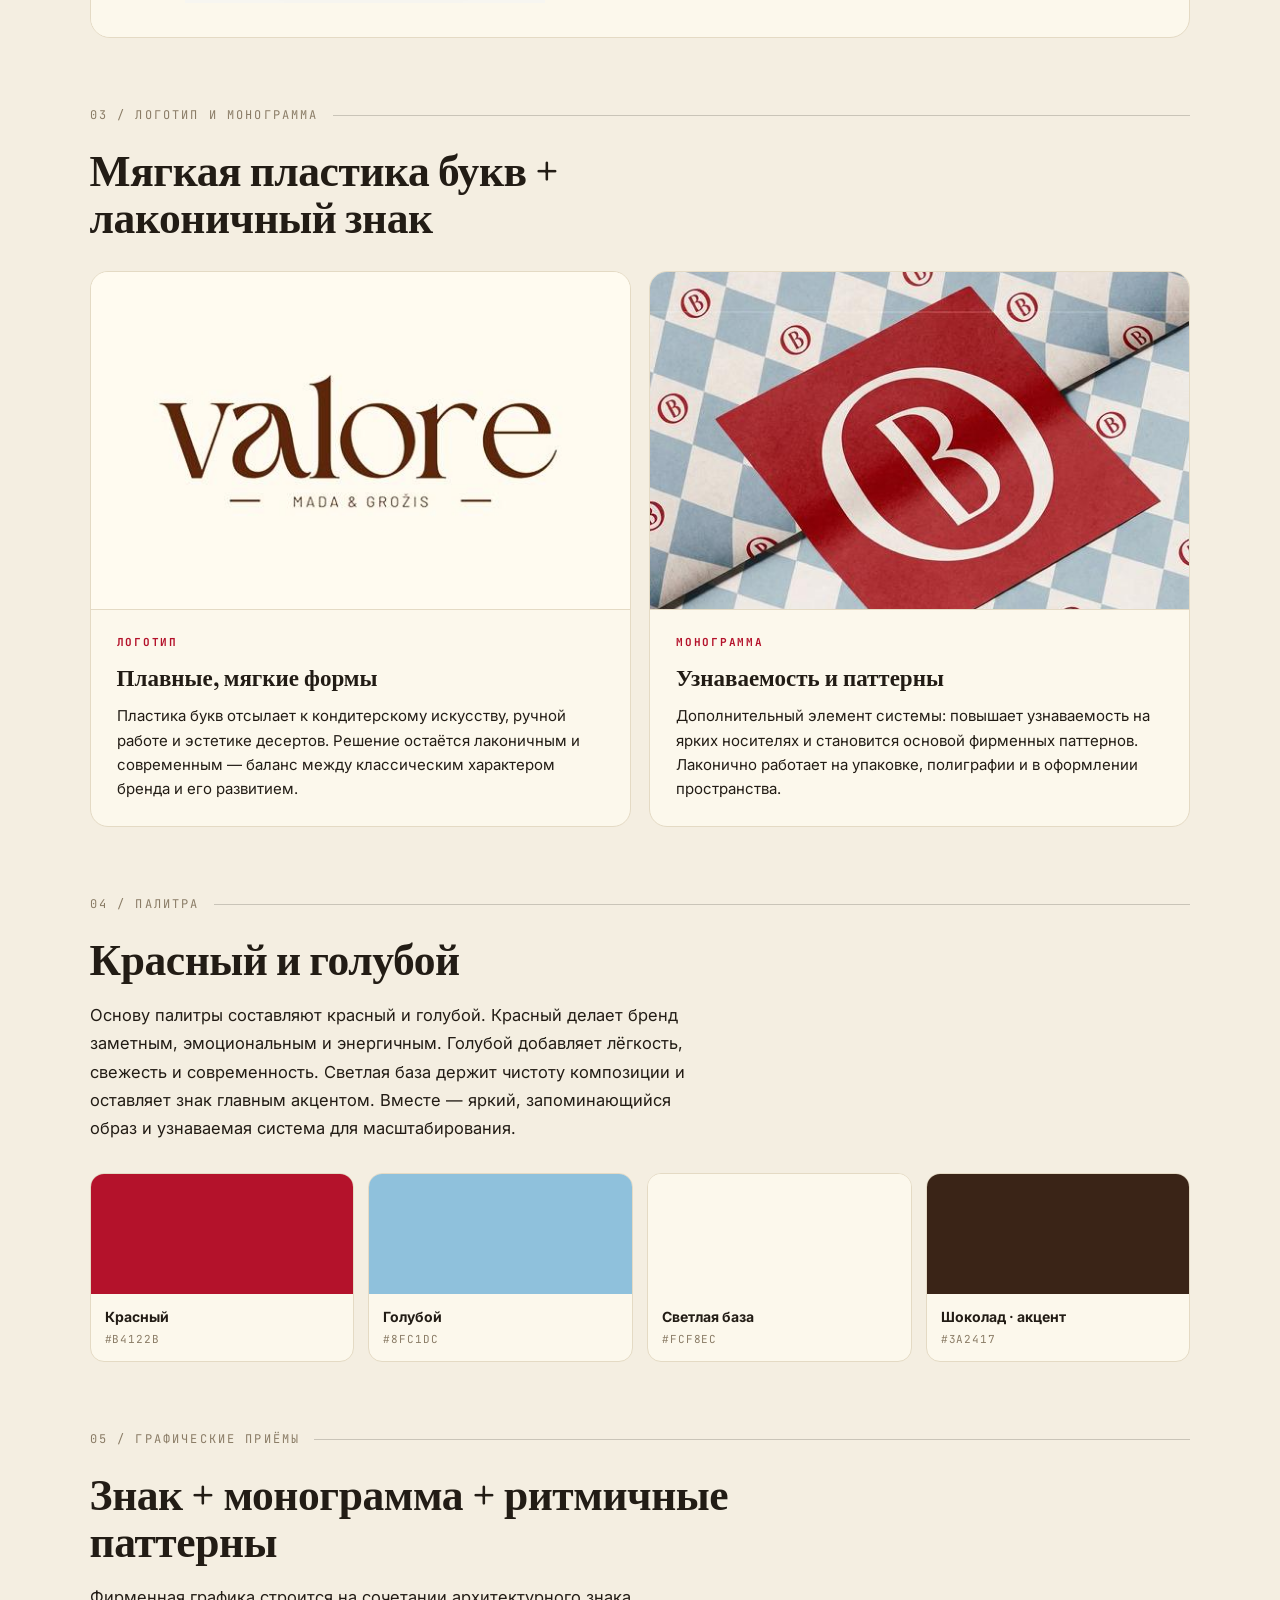
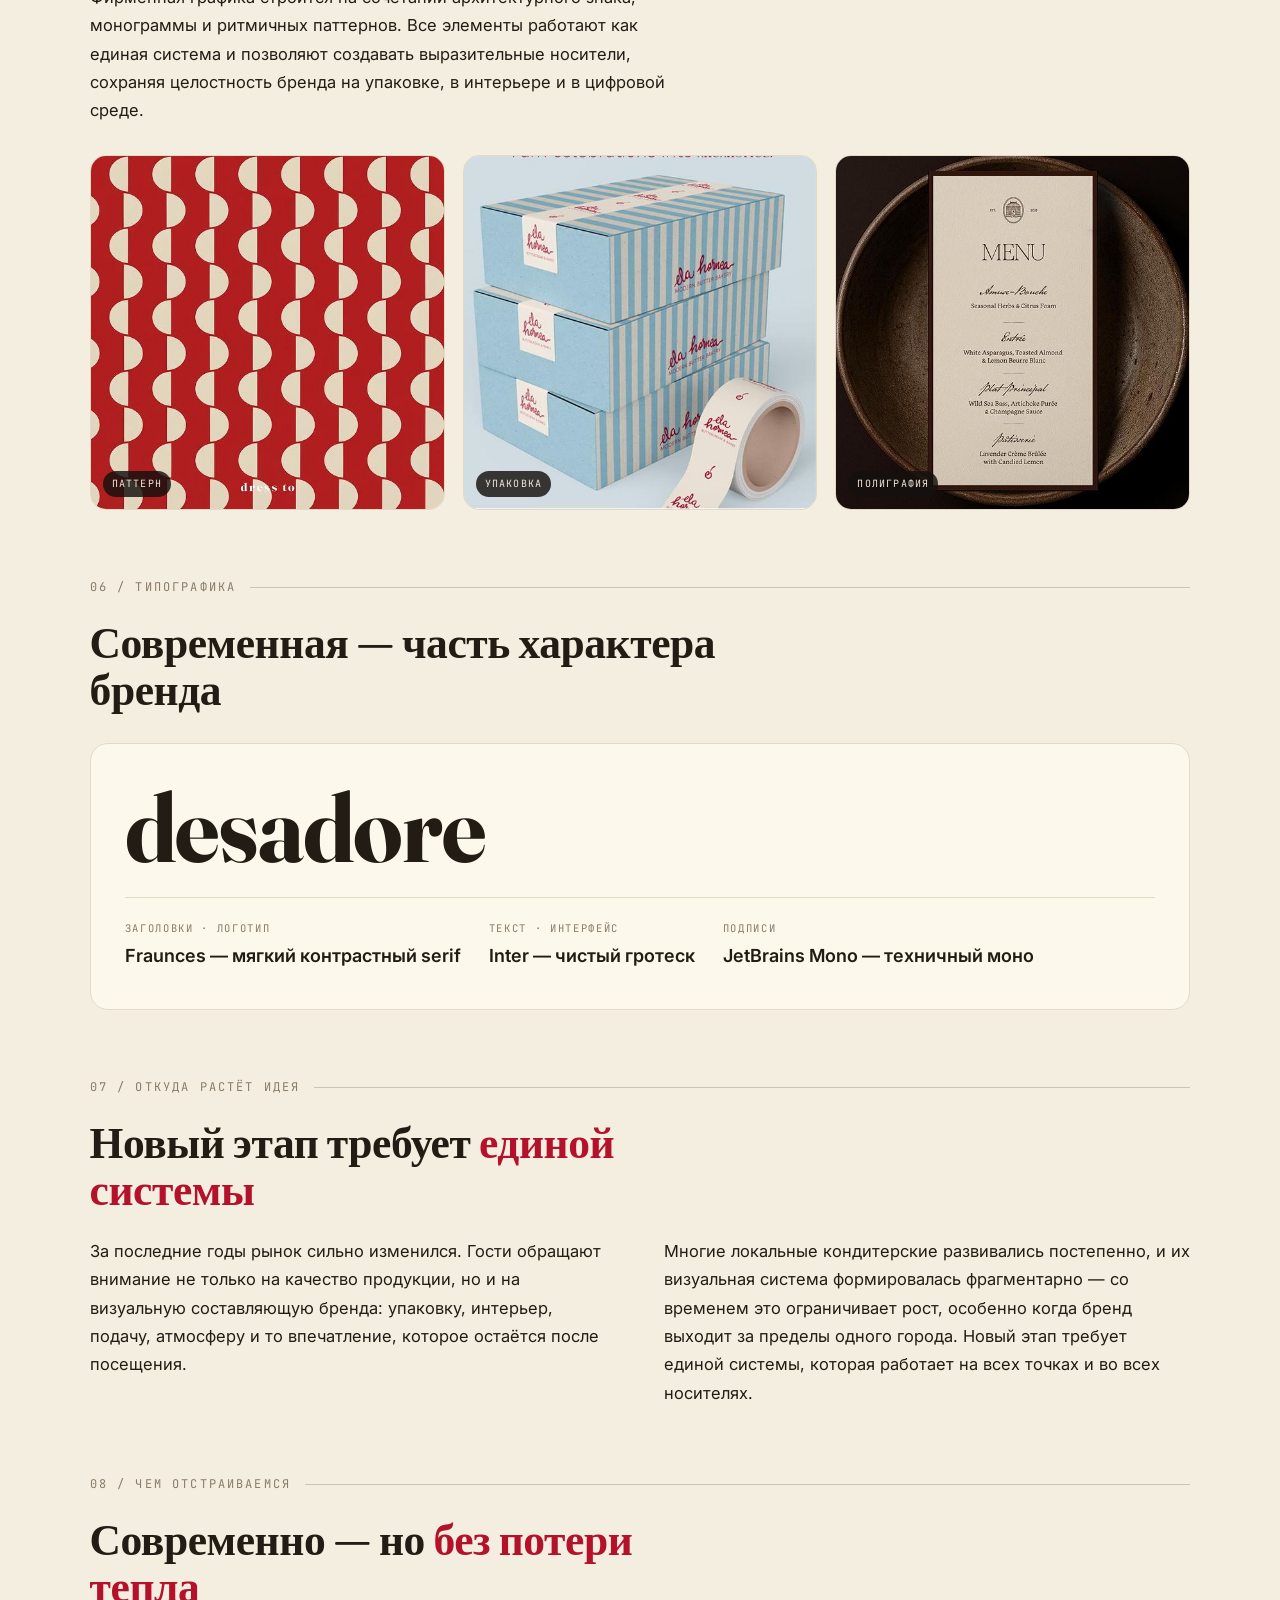
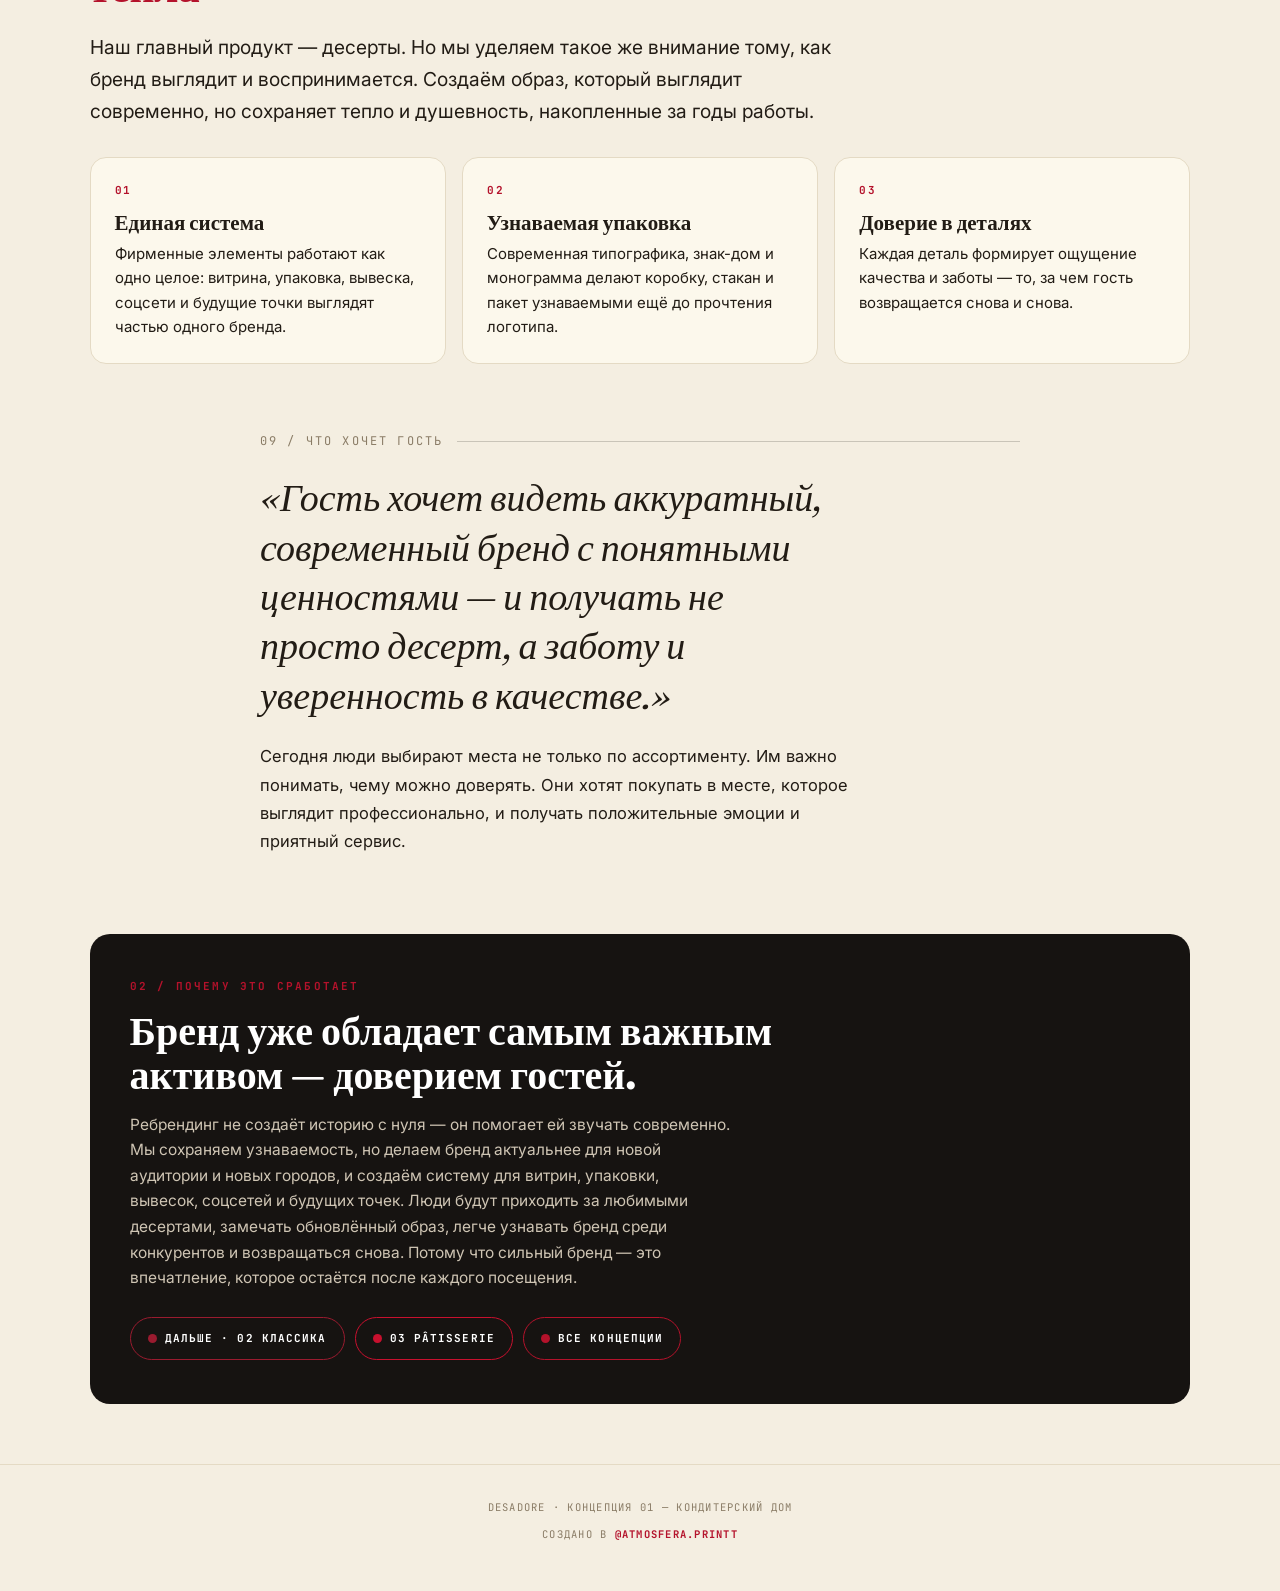
==== commit 0bc47041: "Концепция 01 → «кондитерский дом» (доработанный текст); город Каспийск; синхрон index/нав Co-Authore" ====
--- a/concept-1.html
+++ b/concept-1.html
@@ -3,26 +3,45 @@
 <head>
 <meta charset="utf-8">
 <meta name="viewport" content="width=device-width,initial-scale=1">
-<title>desadore · 01 Обновление</title>
-<meta name="description" content="Концепция 01 — бережное обновление фирменного стиля кондитерской desadore.">
+<title>desadore · 01 Кондитерский дом</title>
+<meta name="description" content="Концепция 01 — переход от символа продукта к символу бренда: образ кондитерского дома desadore.">
 <link rel="preconnect" href="https://fonts.googleapis.com">
 <link rel="preconnect" href="https://fonts.gstatic.com" crossorigin>
-<link href="https://fonts.googleapis.com/css2?family=Fraunces:ital,opsz,wght@0,9..144,400;0,9..144,500;0,9..144,600;1,9..144,400&family=Inter:wght@400;500;600;700&family=JetBrains+Mono:wght@400;700&display=swap" rel="stylesheet">
+<link href="https://fonts.googleapis.com/css2?family=Fraunces:ital,opsz,wght@0,9..144,400;0,9..144,500;0,9..144,600;0,9..144,700;1,9..144,400&family=Inter:wght@400;500;600;700&family=JetBrains+Mono:wght@400;700&display=swap" rel="stylesheet">
 <link rel="stylesheet" href="base.css">
 <style>
 :root{
   --bg:#F4EEE1; --ink:#221C15; --muted:#8A7C66; --paper:#FCF8EC; --line:#E4DAC4;
-  --accent:#B4122B; --accent2:#A8CBD8; --chip:#3A2417;
+  --accent:#B4122B; --accent2:#8FC1DC; --chip:#3A2417;
   --font-display:'Fraunces',Georgia,serif;
   --font-body:'Inter',system-ui,sans-serif;
   --font-mono:'JetBrains Mono',monospace;
 }
-.hero{display:grid;grid-template-columns:1.1fr .9fr;gap:50px;align-items:end}
+.hero{display:grid;grid-template-columns:1.05fr .95fr;gap:50px;align-items:center}
 @media(max-width:900px){.hero{grid-template-columns:1fr;gap:30px}}
-.hero .art{border-radius:18px;overflow:hidden;border:1px solid var(--line)}
-.hero .art img{width:100%;aspect-ratio:4/5;object-fit:cover}
-.stripe{display:flex;gap:0;border-radius:999px;overflow:hidden;border:1px solid var(--line);margin-top:30px;max-width:420px}
+.hero .art{border-radius:18px;overflow:hidden;border:1px solid var(--line);background:var(--paper)}
+.hero .art img{width:100%;aspect-ratio:1/1;object-fit:cover;background:var(--paper)}
+.stripe{display:flex;border-radius:999px;overflow:hidden;border:1px solid var(--line);margin-top:30px;max-width:380px}
 .stripe i{flex:1;height:30px}
+/* symbol feature */
+.symbol{display:grid;grid-template-columns:1fr 1fr;gap:0;border:1px solid var(--line);border-radius:20px;overflow:hidden;margin-top:30px;background:var(--paper)}
+@media(max-width:760px){.symbol{grid-template-columns:1fr}}
+.symbol .pic{background:#FCF8EC;display:flex;align-items:center;justify-content:center;padding:34px}
+.symbol .pic img{width:100%;max-width:360px;aspect-ratio:1/1;object-fit:contain}
+.symbol .txt{padding:38px 34px;display:flex;flex-direction:column;justify-content:center}
+.symbol .txt .t{font-family:var(--font-mono);font-size:11px;letter-spacing:.18em;text-transform:uppercase;color:var(--accent);font-weight:700}
+.symbol .txt h3{font-family:var(--font-display);font-weight:600;font-size:clamp(24px,3vw,34px);line-height:1.1;margin:10px 0 12px}
+.symbol .txt p{font-size:15.5px;line-height:1.65}
+/* two-up logo / monogram */
+.duo{display:grid;grid-template-columns:1fr 1fr;gap:18px;margin-top:30px}
+@media(max-width:760px){.duo{grid-template-columns:1fr}}
+.tile{border:1px solid var(--line);border-radius:18px;overflow:hidden;background:var(--paper);display:flex;flex-direction:column}
+.tile .im{background:#FCF8EC;border-bottom:1px solid var(--line)}
+.tile .im img{width:100%;aspect-ratio:16/10;object-fit:cover}
+.tile .bd{padding:24px 26px}
+.tile .bd .t{font-family:var(--font-mono);font-size:11px;letter-spacing:.16em;text-transform:uppercase;color:var(--accent);font-weight:700}
+.tile .bd h4{font-family:var(--font-display);font-weight:600;font-size:23px;margin:8px 0 8px}
+.tile .bd p{font-size:15px;line-height:1.62}
 </style>
 </head>
 <body>
@@ -30,7 +49,7 @@
 <nav id="nav">
   <a class="brand" href="index.html">desadore · 3 КОНЦЕПЦИИ</a>
   <span class="switch">
-    <a href="concept-1.html" class="on">01 ОБНОВЛЕНИЕ</a>
+    <a href="concept-1.html" class="on">01 ДОМ</a>
     <a href="concept-2.html">02 КЛАССИКА</a>
     <a href="concept-3.html">03 PÂTISSERIE</a>
   </span>
@@ -40,14 +59,14 @@
 <section>
   <div class="wrap hero">
     <div>
-      <div class="kick rv"><span class="label">Концепция 01</span><span class="ln"></span></div>
+      <div class="kick rv"><span class="label">Концепция 01 · кондитерский дом</span><span class="ln"></span></div>
       <h1 class="h rv">Переосмысляем <span class="ac">любимую</span> кондитерскую</h1>
-      <p class="lead rv">Мы не меняем то, за что гости любят desadore. Сохраняем характер, качество и отношение к деталям — но придаём бренду новый визуальный язык. Более актуальный. Более уверенный. Более масштабируемый.</p>
+      <p class="lead rv">Более десяти лет desadore создаёт десерты и развивает собственную сеть кондитерских. Бренд вырос — и стал гораздо больше, чем отдельный десерт. Поэтому мы предлагаем перейти <strong>от символа продукта к символу бренда</strong>: в основе концепции — образ кондитерского дома.</p>
       <div class="stripe rv">
-        <i style="background:#A8CBD8"></i><i style="background:#FCF8EC"></i><i style="background:#3A2417"></i><i style="background:#B4122B"></i>
-      </div>
-    </div>
-    <div class="art rv"><img src="img/c1/interior.jpg" alt="Интерьер кондитерской desadore"></div>
+        <i style="background:#B4122B"></i><i style="background:#8FC1DC"></i><i style="background:#FCF8EC"></i><i style="background:#3A2417"></i>
+      </div>
+    </div>
+    <div class="art rv"><img src="img/c1/interior.jpg" alt="Кондитерская desadore — реальная точка"></div>
   </div>
 </section>
 
@@ -55,24 +74,44 @@
 <section style="padding-top:24px">
   <div class="wrap">
     <div class="kick rv"><span class="sec-no">01 / идея</span><span class="ln"></span></div>
-    <h2 class="s rv">Бренд выходит на <span class="ac">новый этап</span> развития</h2>
+    <h2 class="s rv">Дом — это <span class="ac">метафора бренда</span></h2>
     <div class="body cols rv" style="margin-top:24px">
-      <p>За десять с лишним лет кондитерская стала частью повседневной жизни гостей. Люди приходят за любимыми десертами, возвращаются за знакомым вкусом и рекомендуют место друзьям. Если раньше точки работали только в Капчагае, то теперь компания расширяется и открывает локации в других городах.</p>
-      <p>Вместе с ростом возникает новая задача — сделать бренд узнаваемым, современным и целостным. Сегодня гости обращают внимание не только на качество продукции, но и на упаковку, интерьер, подачу и то впечатление, которое остаётся после посещения. Новый этап требует единой системы, которая работает на всех точках и носителях.</p>
-    </div>
-  </div>
-</section>
-
-<!-- ОТСТРОЙКА -->
-<section style="padding-top:8px">
-  <div class="wrap">
-    <div class="kick rv"><span class="sec-no">02 / чем отстраиваемся</span><span class="ln"></span></div>
-    <h2 class="s rv">Современно — но <span class="ac">без потери тепла</span></h2>
-    <p class="lead rv">Наш главный продукт — десерты. Но мы уделяем такое же внимание тому, как бренд выглядит и воспринимается. Создаём образ, который выглядит современно, но сохраняет душевность, накопленную за годы работы.</p>
-    <div class="cards">
-      <div class="card rv"><div class="cn">01</div><h4>Единая система</h4><p>Фирменные элементы работают как одно целое: витрина, упаковка, вывеска, соцсети и будущие точки выглядят частью одного бренда.</p></div>
-      <div class="card rv"><div class="cn">02</div><h4>Узнаваемая упаковка</h4><p>Современная типографика и фирменный паттерн делают коробку, стакан и пакет мгновенно узнаваемыми ещё до логотипа.</p></div>
-      <div class="card rv"><div class="cn">03</div><h4>Доверие в деталях</h4><p>Каждая деталь формирует ощущение качества и заботы — то, за чем гость возвращается снова и снова.</p></div>
+      <p>Раньше логотип отражал продукт через образ подставки для торта. Сегодня бренд объединяет несколько точек, собственную историю, постоянных гостей и планы развития — он стал больше, чем один десерт.</p>
+      <p>Дом становится визуальной метафорой: места, куда хочется возвращаться, которое растёт, сохраняя свои ценности, и объединяет все точки в единую систему. Это переход от локальной кондитерской к узнаваемой сети кондитерских домов — образ устойчивости, развития и преемственности.</p>
+    </div>
+  </div>
+</section>
+
+<!-- СИМВОЛ БРЕНДА -->
+<section style="padding-top:8px">
+  <div class="wrap">
+    <div class="kick rv"><span class="sec-no">02 / символ бренда</span><span class="ln"></span></div>
+    <h2 class="s rv">Дом в стилистике <span class="ac">классической гравюры</span></h2>
+    <div class="symbol rv">
+      <div class="pic"><img src="img/c1/mansion.jpg" alt="Фирменный знак — дом-гравюра"></div>
+      <div class="txt">
+        <div class="t">главный носитель идентичности</div>
+        <h3>Все точки — под одной крышей</h3>
+        <p>Гравюрный приём подчёркивает историю бренда, его опыт и внимание к деталям. Дом работает как самостоятельный фирменный элемент — на упаковке, в интерьере, навигации и коммуникации, создавая ощущение надёжности и преемственности.</p>
+      </div>
+    </div>
+  </div>
+</section>
+
+<!-- ЛОГОТИП + МОНОГРАММА -->
+<section style="padding-top:8px">
+  <div class="wrap">
+    <div class="kick rv"><span class="sec-no">03 / логотип и монограмма</span><span class="ln"></span></div>
+    <h2 class="s rv">Мягкая пластика букв + лаконичный знак</h2>
+    <div class="duo">
+      <div class="tile rv">
+        <div class="im"><img src="img/c1/wordmark.jpg" alt="Логотип desadore"></div>
+        <div class="bd"><div class="t">Логотип</div><h4>Плавные, мягкие формы</h4><p>Пластика букв отсылает к кондитерскому искусству, ручной работе и эстетике десертов. Решение остаётся лаконичным и современным — баланс между классическим характером бренда и его развитием.</p></div>
+      </div>
+      <div class="tile rv">
+        <div class="im"><img src="img/c1/monogram.jpg" alt="Монограмма desadore"></div>
+        <div class="bd"><div class="t">Монограмма</div><h4>Узнаваемость и паттерны</h4><p>Дополнительный элемент системы: повышает узнаваемость на ярких носителях и становится основой фирменных паттернов. Лаконично работает на упаковке, полиграфии и в оформлении пространства.</p></div>
+      </div>
     </div>
   </div>
 </section>
@@ -80,14 +119,28 @@
 <!-- ПАЛИТРА -->
 <section style="padding-top:8px">
   <div class="wrap">
-    <div class="kick rv"><span class="sec-no">03 / палитра</span><span class="ln"></span></div>
-    <h2 class="s rv">Тёплая база, акцентный красный</h2>
-    <p class="body rv" style="margin-top:18px">Светлая кремовая основа держит премиальность и оставляет графику главным акцентом. Нежно-голубой добавляет лёгкость, шоколадный — глубину и ремесленность, красный — выразительность и аппетит.</p>
+    <div class="kick rv"><span class="sec-no">04 / палитра</span><span class="ln"></span></div>
+    <h2 class="s rv">Красный и голубой</h2>
+    <p class="body rv" style="margin-top:18px">Основу палитры составляют красный и голубой. Красный делает бренд заметным, эмоциональным и энергичным. Голубой добавляет лёгкость, свежесть и современность. Светлая база держит чистоту композиции и оставляет знак главным акцентом. Вместе — яркий, запоминающийся образ и узнаваемая система для масштабирования.</p>
     <div class="palette rv">
-      <div class="sw"><div class="chip" style="background:#A8CBD8"></div><div class="meta"><div class="nm">Нежно-голубой</div><div class="hex">#A8CBD8</div></div></div>
-      <div class="sw"><div class="chip" style="background:#FCF8EC"></div><div class="meta"><div class="nm">Сливочный</div><div class="hex">#FCF8EC</div></div></div>
-      <div class="sw"><div class="chip" style="background:#3A2417"></div><div class="meta"><div class="nm">Шоколад</div><div class="hex">#3A2417</div></div></div>
       <div class="sw"><div class="chip" style="background:#B4122B"></div><div class="meta"><div class="nm">Красный</div><div class="hex">#B4122B</div></div></div>
+      <div class="sw"><div class="chip" style="background:#8FC1DC"></div><div class="meta"><div class="nm">Голубой</div><div class="hex">#8FC1DC</div></div></div>
+      <div class="sw"><div class="chip" style="background:#FCF8EC"></div><div class="meta"><div class="nm">Светлая база</div><div class="hex">#FCF8EC</div></div></div>
+      <div class="sw"><div class="chip" style="background:#3A2417"></div><div class="meta"><div class="nm">Шоколад · акцент</div><div class="hex">#3A2417</div></div></div>
+    </div>
+  </div>
+</section>
+
+<!-- ГРАФИЧЕСКИЕ ПРИЁМЫ -->
+<section style="padding-top:8px">
+  <div class="wrap">
+    <div class="kick rv"><span class="sec-no">05 / графические приёмы</span><span class="ln"></span></div>
+    <h2 class="s rv">Знак + монограмма + ритмичные паттерны</h2>
+    <p class="body rv" style="margin-top:18px">Фирменная графика строится на сочетании архитектурного знака, монограммы и ритмичных паттернов. Все элементы работают как единая система и позволяют создавать выразительные носители, сохраняя целостность бренда на упаковке, в интерьере и в цифровой среде.</p>
+    <div class="grid g3">
+      <div class="fig sq rv"><img src="img/c1/pattern.jpg" alt="Фирменный паттерн"><span class="cap">паттерн</span></div>
+      <div class="fig sq rv"><img src="img/c1/boxes.jpg" alt="Упаковка"><span class="cap">упаковка</span></div>
+      <div class="fig sq rv"><img src="img/c1/menu.jpg" alt="Меню и полиграфия"><span class="cap">полиграфия</span></div>
     </div>
   </div>
 </section>
@@ -95,36 +148,41 @@
 <!-- ТИПОГРАФИКА -->
 <section style="padding-top:8px">
   <div class="wrap">
-    <div class="kick rv"><span class="sec-no">04 / типографика</span><span class="ln"></span></div>
-    <h2 class="s rv">Шрифт как часть характера</h2>
+    <div class="kick rv"><span class="sec-no">06 / типографика</span><span class="ln"></span></div>
+    <h2 class="s rv">Современная — часть характера бренда</h2>
     <div class="spec rv">
       <div class="big">desadore</div>
       <div class="row">
         <div class="item"><div class="role">Заголовки · логотип</div><div class="name">Fraunces — мягкий контрастный serif</div></div>
         <div class="item"><div class="role">Текст · интерфейс</div><div class="name">Inter — чистый гротеск</div></div>
-        <div class="item"><div class="role">Акценты · подписи</div><div class="name">JetBrains Mono — техничный моно</div></div>
-      </div>
-    </div>
-    <div class="grid g2" style="margin-top:18px">
-      <div class="fig wide rv"><img src="img/c1/wordmark.jpg" alt="Логотип-направление"><span class="cap">логотип · направление</span></div>
-      <div class="fig wide rv"><img src="img/c1/menu.jpg" alt="Меню"><span class="cap">меню</span></div>
-    </div>
-  </div>
-</section>
-
-<!-- ГРАФИКА И НОСИТЕЛИ -->
-<section style="padding-top:8px">
-  <div class="wrap">
-    <div class="kick rv"><span class="sec-no">05 / графика и носители</span><span class="ln"></span></div>
-    <h2 class="s rv">Система, а не набор картинок</h2>
-    <p class="body rv" style="margin-top:18px">Линейная графика, фирменный паттерн и знак-монограмма складываются в гибкий конструктор. Он одинаково органично работает и в уютном районе города, и в крупном торговом центре.</p>
-    <div class="grid g3">
-      <div class="fig sq rv"><img src="img/c1/monogram.jpg" alt="Монограмма-знак"><span class="cap">знак · монограмма</span></div>
-      <div class="fig sq rv"><img src="img/c1/pattern.jpg" alt="Фирменный паттерн"><span class="cap">паттерн</span></div>
-      <div class="fig sq rv"><img src="img/c1/boxes.jpg" alt="Упаковка"><span class="cap">упаковка</span></div>
-      <div class="fig sq rv"><img src="img/c1/mansion.jpg" alt="Линейная иллюстрация"><span class="cap">иллюстрация</span></div>
-      <div class="fig sq rv"><img src="img/c1/palette.jpg" alt="Палитра"><span class="cap">палитра</span></div>
-      <div class="fig sq rv"><img src="img/c1/interior.jpg" alt="Точка продаж"><span class="cap">точка</span></div>
+        <div class="item"><div class="role">Подписи</div><div class="name">JetBrains Mono — техничный моно</div></div>
+      </div>
+    </div>
+  </div>
+</section>
+
+<!-- ОТКУДА РАСТЁТ ИДЕЯ -->
+<section style="padding-top:8px">
+  <div class="wrap">
+    <div class="kick rv"><span class="sec-no">07 / откуда растёт идея</span><span class="ln"></span></div>
+    <h2 class="s rv">Новый этап требует <span class="ac">единой системы</span></h2>
+    <div class="body cols rv" style="margin-top:24px">
+      <p>За последние годы рынок сильно изменился. Гости обращают внимание не только на качество продукции, но и на визуальную составляющую бренда: упаковку, интерьер, подачу, атмосферу и то впечатление, которое остаётся после посещения.</p>
+      <p>Многие локальные кондитерские развивались постепенно, и их визуальная система формировалась фрагментарно — со временем это ограничивает рост, особенно когда бренд выходит за пределы одного города. Новый этап требует единой системы, которая работает на всех точках и во всех носителях.</p>
+    </div>
+  </div>
+</section>
+
+<!-- ЧЕМ ОТСТРАИВАЕМСЯ -->
+<section style="padding-top:8px">
+  <div class="wrap">
+    <div class="kick rv"><span class="sec-no">08 / чем отстраиваемся</span><span class="ln"></span></div>
+    <h2 class="s rv">Современно — но <span class="ac">без потери тепла</span></h2>
+    <p class="lead rv">Наш главный продукт — десерты. Но мы уделяем такое же внимание тому, как бренд выглядит и воспринимается. Создаём образ, который выглядит современно, но сохраняет тепло и душевность, накопленные за годы работы.</p>
+    <div class="cards">
+      <div class="card rv"><div class="cn">01</div><h4>Единая система</h4><p>Фирменные элементы работают как одно целое: витрина, упаковка, вывеска, соцсети и будущие точки выглядят частью одного бренда.</p></div>
+      <div class="card rv"><div class="cn">02</div><h4>Узнаваемая упаковка</h4><p>Современная типографика, знак-дом и монограмма делают коробку, стакан и пакет узнаваемыми ещё до прочтения логотипа.</p></div>
+      <div class="card rv"><div class="cn">03</div><h4>Доверие в деталях</h4><p>Каждая деталь формирует ощущение качества и заботы — то, за чем гость возвращается снова и снова.</p></div>
     </div>
   </div>
 </section>
@@ -132,7 +190,7 @@
 <!-- ЧТО ХОЧЕТ ГОСТЬ -->
 <section style="padding-top:8px">
   <div class="wrap narrow">
-    <div class="kick rv"><span class="sec-no">06 / что хочет гость</span><span class="ln"></span></div>
+    <div class="kick rv"><span class="sec-no">09 / что хочет гость</span><span class="ln"></span></div>
     <div class="quote rv">«Гость хочет видеть аккуратный, современный бренд с понятными ценностями — и получать не просто десерт, а заботу и уверенность в качестве.»</div>
     <p class="body rv" style="margin-top:22px">Сегодня люди выбирают места не только по ассортименту. Им важно понимать, чему можно доверять. Они хотят покупать в месте, которое выглядит профессионально, и получать положительные эмоции и приятный сервис.</p>
   </div>
@@ -144,7 +202,7 @@
     <div class="close rv">
       <h3>02 / почему это сработает</h3>
       <div class="big">Бренд уже обладает самым важным активом — доверием гостей.</div>
-      <p>Ребрендинг не создаёт историю с нуля — он помогает ей звучать современно. Мы сохраняем узнаваемость, но делаем бренд актуальнее для новых аудиторий и городов. Люди будут приходить за любимыми десертами, легче узнавать бренд среди конкурентов и возвращаться снова. Потому что сильный бренд — это впечатление, которое остаётся после каждого посещения.</p>
+      <p>Ребрендинг не создаёт историю с нуля — он помогает ей звучать современно. Мы сохраняем узнаваемость, но делаем бренд актуальнее для новой аудитории и новых городов, и создаём систему для витрин, упаковки, вывесок, соцсетей и будущих точек. Люди будут приходить за любимыми десертами, замечать обновлённый образ, легче узнавать бренд среди конкурентов и возвращаться снова. Потому что сильный бренд — это впечатление, которое остаётся после каждого посещения.</p>
       <div class="links">
         <a href="concept-2.html" style="--accent:#9A1B2F"><span class="d"></span>Дальше · 02 Классика</a>
         <a href="concept-3.html" style="--accent:#C8102E"><span class="d"></span>03 Pâtisserie</a>
@@ -154,7 +212,7 @@
   </div>
 </section>
 
-<footer>desadore · концепция 01 — обновление<br>
+<footer>desadore · концепция 01 — кондитерский дом<br>
 <span style="display:inline-block;margin-top:10px">Создано в <a href="https://www.instagram.com/atmosfera.printt/" target="_blank" rel="noopener">@atmosfera.printt</a></span></footer>
 
 <script src="app.js"></script>
